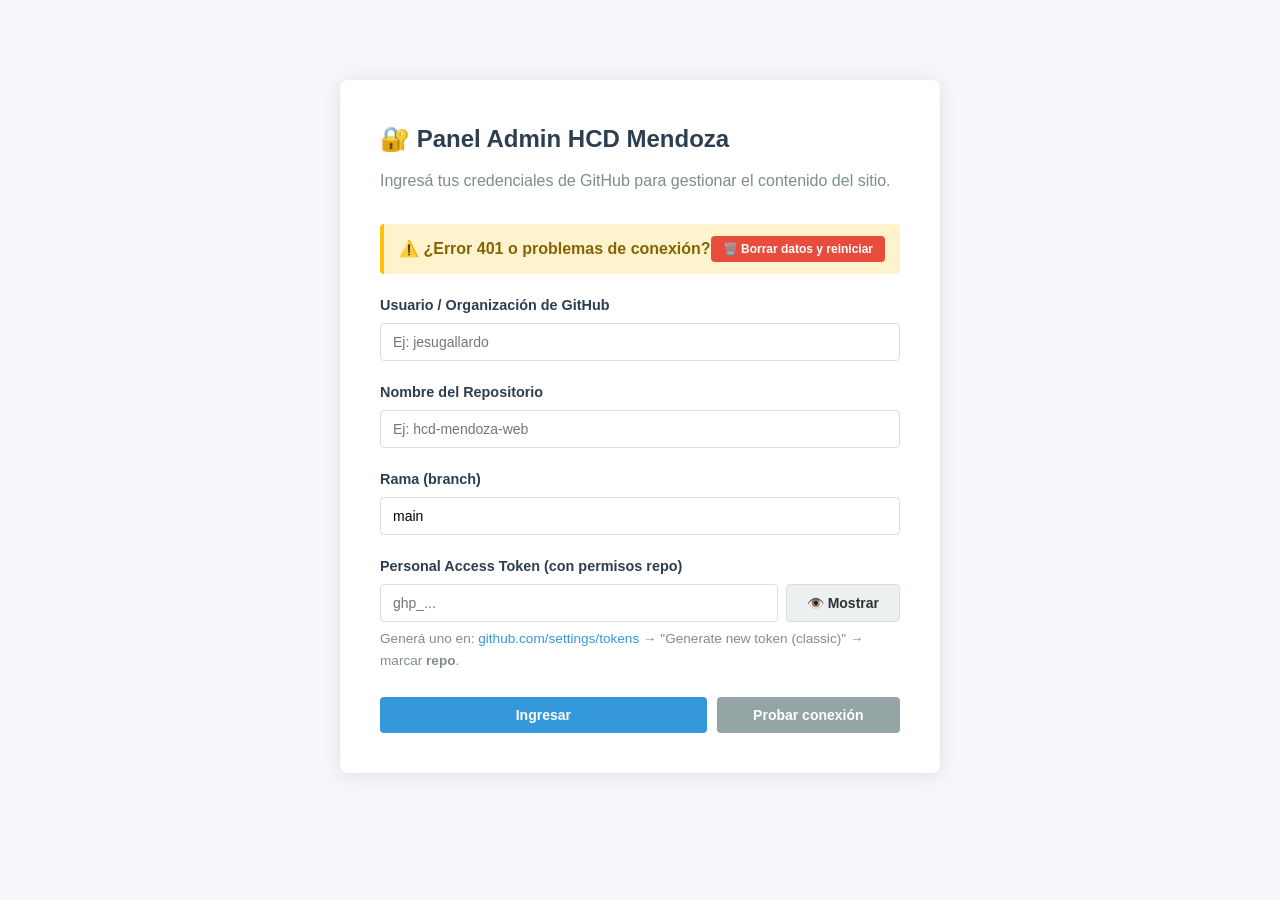
==== admin.html @ 24851e84 "menu de inicio de sesion arreglado" ====
<!DOCTYPE html>
<html lang="es">
<head>
  <meta charset="UTF-8">
  <meta name="viewport" content="width=device-width, initial-scale=1.0">
  <title>Panel Admin - HCD Mendoza</title>
  <style>
    * { box-sizing: border-box; margin: 0; padding: 0; }
    body { font-family: -apple-system, BlinkMacSystemFont, 'Segoe UI', Roboto, sans-serif; background: #f5f7fa; color: #333; line-height: 1.6; }
    .container { max-width: 1000px; margin: 0 auto; padding: 20px; }
    
    /* Login Screen */
    #loginScreen { max-width: 600px; margin: 60px auto; background: white; padding: 40px; border-radius: 8px; box-shadow: 0 2px 20px rgba(0,0,0,0.1); }
    #loginScreen h2 { margin-bottom: 10px; color: #2c3e50; }
    #loginScreen > p { color: #7f8c8d; margin-bottom: 30px; }
    .form-group { margin-bottom: 20px; }
    .form-group label { display: block; margin-bottom: 6px; font-weight: 600; color: #2c3e50; font-size: 0.9em; }
    .form-group input { width: 100%; padding: 10px 12px; border: 1px solid #ddd; border-radius: 4px; font-size: 14px; }
    .form-group input:focus { outline: none; border-color: #3498db; box-shadow: 0 0 0 3px rgba(52,152,219,0.1); }
    .token-wrapper { display: flex; gap: 8px; }
    .token-wrapper input { flex: 1; }
    .help-text { font-size: 0.85em; color: #7f8c8d; margin-top: 6px; }
    .help-text a { color: #3498db; text-decoration: none; }
    .help-text a:hover { text-decoration: underline; }
    
    /* Buttons */
    .btn { padding: 10px 20px; border: none; border-radius: 4px; cursor: pointer; font-size: 14px; font-weight: 600; transition: all 0.2s; }
    .btn-primary { background: #3498db; color: white; }
    .btn-primary:hover { background: #2980b9; }
    .btn-secondary { background: #95a5a6; color: white; }
    .btn-secondary:hover { background: #7f8c8d; }
    .btn-danger { background: #e74c3c; color: white; }
    .btn-danger:hover { background: #c0392b; }
    .btn-success { background: #2ecc71; color: white; }
    .btn-success:hover { background: #27ae60; }
    .btn-toggle { background: #ecf0f1; color: #333; border: 1px solid #ddd; }
    .btn-toggle:hover { background: #dfe6e9; }
    .btn-small { padding: 6px 12px; font-size: 12px; }
    
    /* Admin Panel */
    #adminPanel { display: none; }
    .panel-header { background: white; padding: 20px 30px; border-radius: 8px; margin-bottom: 20px; box-shadow: 0 2px 10px rgba(0,0,0,0.05); display: flex; justify-content: space-between; align-items: center; }
    .panel-header h2 { color: #2c3e50; }
    .repo-info { color: #7f8c8d; font-size: 0.9em; }
    
    /* Tabs */
    .tabs { display: flex; gap: 5px; margin-bottom: 20px; background: white; padding: 5px; border-radius: 8px; box-shadow: 0 2px 10px rgba(0,0,0,0.05); }
    .tab { flex: 1; padding: 12px 15px; border: none; background: none; cursor: pointer; color: #7f8c8d; font-weight: 600; border-radius: 6px; transition: all 0.2s; }
    .tab:hover { background: #f8f9fa; }
    .tab.active { background: #3498db; color: white; }
    
    /* Panel Sections */
    .panel-section { display: none; background: white; padding: 30px; border-radius: 8px; box-shadow: 0 2px 10px rgba(0,0,0,0.05); }
    .panel-section.active { display: block; }
    .panel-section h3 { margin-bottom: 20px; color: #2c3e50; padding-bottom: 10px; border-bottom: 2px solid #ecf0f1; }
    
    /* Forms */
    .form-row { display: grid; grid-template-columns: 1fr 1fr; gap: 15px; }
    .form-group textarea { width: 100%; padding: 10px 12px; border: 1px solid #ddd; border-radius: 4px; font-size: 14px; font-family: inherit; resize: vertical; min-height: 100px; }
    .form-actions { display: flex; gap: 10px; margin-top: 20px; }
    
    /* Image Preview */
    .image-preview { width: 100px; height: 100px; border-radius: 4px; object-fit: cover; margin-top: 10px; border: 2px solid #ecf0f1; display: none; }
    
    /* Item List */
    .item-list { margin-top: 30px; }
    .item-card { display: flex; align-items: center; gap: 15px; padding: 15px; background: #f8f9fa; border-radius: 6px; margin-bottom: 10px; border: 1px solid #e9ecef; }
    .item-card img { width: 60px; height: 60px; border-radius: 4px; object-fit: cover; }
    .item-info { flex: 1; }
    .item-info h4 { color: #2c3e50; margin-bottom: 4px; }
    .item-info small { color: #7f8c8d; font-size: 0.85em; }
    .item-actions { display: flex; gap: 8px; }
    
    /* Status Bar */
    .status-bar { position: fixed; bottom: 20px; right: 20px; padding: 12px 20px; border-radius: 6px; color: white; font-weight: 600; box-shadow: 0 4px 12px rgba(0,0,0,0.15); transform: translateY(100px); opacity: 0; transition: all 0.3s; z-index: 1000; }
    .status-bar.show { transform: translateY(0); opacity: 1; }
    .status-bar.success { background: #2ecc71; }
    .status-bar.error { background: #e74c3c; }
    .status-bar.info { background: #3498db; }
    
    /* Alert Box */
    .alert-box { background: #fff3cd; border-left: 4px solid #ffc107; padding: 12px 15px; margin-bottom: 20px; border-radius: 4px; display: flex; justify-content: space-between; align-items: center; }
    .alert-box strong { color: #856404; }
    
    @media (max-width: 768px) {
      .form-row { grid-template-columns: 1fr; }
      .tabs { flex-direction: column; }
      .item-card { flex-direction: column; align-items: flex-start; }
    }
  </style>
</head>
<body>

<div class="container">
  <!-- LOGIN SCREEN -->
  <div id="loginScreen">
    <h2>🔐 Panel Admin HCD Mendoza</h2>
    <p>Ingresá tus credenciales de GitHub para gestionar el contenido del sitio.</p>
    
    <div class="alert-box">
      <strong>⚠️ ¿Error 401 o problemas de conexión?</strong>
      <button type="button" class="btn btn-danger btn-small" onclick="limpiarDatosGuardados()">🗑️ Borrar datos y reiniciar</button>
    </div>

    <div class="form-group">
      <label>Usuario / Organización de GitHub</label>
      <input type="text" id="ghOwner" placeholder="Ej: jesugallardo">
    </div>
    <div class="form-group">
      <label>Nombre del Repositorio</label>
      <input type="text" id="ghRepo" placeholder="Ej: hcd-mendoza-web">
    </div>
    <div class="form-group">
      <label>Rama (branch)</label>
      <input type="text" id="ghBranch" placeholder="Ej: main" value="main">
    </div>
    <div class="form-group">
      <label>Personal Access Token (con permisos repo)</label>
      <div class="token-wrapper">
        <input type="password" id="ghToken" placeholder="ghp_...">
        <button type="button" class="btn btn-toggle" onclick="toggleTokenVisibility()" title="Ver token">👁️ Mostrar</button>
      </div>
      <p class="help-text">Generá uno en: <a href="https://github.com/settings/tokens" target="_blank">github.com/settings/tokens</a> → "Generate new token (classic)" → marcar <strong>repo</strong>.</p>
    </div>
    
    <div style="display: flex; gap: 10px; margin-top: 25px;">
      <button class="btn btn-primary" onclick="doLogin()" style="flex: 2;">Ingresar</button>
      <button class="btn btn-secondary" onclick="testConnection()" style="flex: 1;">Probar conexión</button>
    </div>
  </div>

  <!-- ADMIN PANEL -->
  <div id="adminPanel">
    <div class="panel-header">
      <div>
        <h2>📋 Panel de Administración</h2>
        <div class="repo-info" id="repoInfo">Cargando...</div>
      </div>
      <button class="btn btn-danger" onclick="logout()">Cerrar sesión</button>
    </div>

    <div class="tabs">
      <button class="tab active" data-tab="concejales" onclick="switchTab('concejales')">👥 Concejales</button>
      <button class="tab" data-tab="banners" onclick="switchTab('banners')">🖼️ Banners (Hero)</button>
      <button class="tab" data-tab="noticias" onclick="switchTab('noticias')">📰 Noticias</button>
      <button class="tab" data-tab="bloques" onclick="switchTab('bloques')">🏛️ Bloques</button>
    </div>

    <!-- CONCEJALES -->
    <div id="sec-concejales" class="panel-section active">
      <h3>Gestión de Concejales</h3>
      <input type="hidden" id="cc-edit-index" value="-1">
      
      <div class="form-group">
        <label>Nombre completo *</label>
        <input type="text" id="cc-nombre" placeholder="Ej: Marcelo Rubio">
      </div>
      <div class="form-row">
        <div class="form-group">
          <label>Bloque político *</label>
          <input type="text" id="cc-bloque" placeholder="Ej: Frente Cambia Mendoza">
        </div>
        <div class="form-group">
          <label>Mandato hasta</label>
          <input type="text" id="cc-mandato" placeholder="Ej: 2027">
        </div>
      </div>
      <div class="form-group">
        <label>Cargo especial (opcional)</label>
        <input type="text" id="cc-cargo" placeholder="Ej: Presidente del HCD">
      </div>
      <div class="form-group">
        <label>Foto del concejal (JPG/PNG)</label>
        <input type="file" id="cc-foto" accept="image/*">
        <img id="cc-foto-preview" class="image-preview" alt="Preview">
      </div>
      
      <div class="form-actions">
        <button class="btn btn-primary" onclick="saveConcejal()">💾 Guardar concejal</button>
        <button class="btn btn-secondary" onclick="resetConcejalForm()">Cancelar</button>
      </div>

      <div id="listaConcejales" class="item-list"></div>
    </div>

    <!-- BANNERS -->
    <div id="sec-banners" class="panel-section">
      <h3>Banners del Slider Principal</h3>
      <input type="hidden" id="bn-edit-index" value="-1">
      
      <div class="form-group">
        <label>Título del banner *</label>
        <input type="text" id="bn-titulo" placeholder="Ej: Gestión Legislativa Abierta">
      </div>
      <div class="form-group">
        <label>Subtítulo / Descripción</label>
        <input type="text" id="bn-subtitulo" placeholder="Ej: Accedé a toda la información pública...">
      </div>
      <div class="form-group">
        <label>Imagen de fondo (recomendado 1920x550)</label>
        <input type="file" id="bn-imagen" accept="image/*">
        <img id="bn-imagen-preview" class="image-preview" alt="Preview" style="width: 200px; height: 80px;">
      </div>
      
      <div class="form-actions">
        <button class="btn btn-primary" onclick="saveBanner()">💾 Guardar banner</button>
        <button class="btn btn-secondary" onclick="resetBannerForm()">Cancelar</button>
      </div>

      <div id="listaBanners" class="item-list"></div>
    </div>

    <!-- NOTICIAS -->
    <div id="sec-noticias" class="panel-section">
      <h3>Gestión de Noticias</h3>
      <input type="hidden" id="nt-edit-index" value="-1">
      
      <div class="form-row">
        <div class="form-group">
          <label>Título *</label>
          <input type="text" id="nt-titulo" placeholder="Ej: Nueva sesión ordinaria">
        </div>
        <div class="form-group">
          <label>Fecha *</label>
          <input type="date" id="nt-fecha">
        </div>
      </div>
      <div class="form-group">
        <label>Resumen (corto) *</label>
        <input type="text" id="nt-resumen" placeholder="Breve descripción de la noticia">
      </div>
      <div class="form-group">
        <label>Contenido completo *</label>
        <textarea id="nt-contenido" rows="5" placeholder="Contenido completo de la noticia..."></textarea>
      </div>
      <div class="form-group">
        <label>Imagen destacada (opcional)</label>
        <input type="file" id="nt-imagen" accept="image/*">
        <img id="nt-imagen-preview" class="image-preview" alt="Preview">
      </div>
      <div class="form-group">
        <label>Enlace externo (opcional)</label>
        <input type="url" id="nt-link" placeholder="https://... (si redirige a otro portal)">
      </div>
      
      <div class="form-actions">
        <button class="btn btn-primary" onclick="saveNoticia()">💾 Guardar noticia</button>
        <button class="btn btn-secondary" onclick="resetNoticiaForm()">Cancelar</button>
      </div>

      <div id="listaNoticias" class="item-list"></div>
    </div>

    <!-- BLOQUES -->
    <div id="sec-bloques" class="panel-section">
      <h3>Bloques Políticos</h3>
      <input type="hidden" id="bl-edit-index" value="-1">
      
      <div class="form-group">
        <label>Nombre del bloque *</label>
        <input type="text" id="bl-nombre" placeholder="Ej: Frente Cambia Mendoza">
      </div>
      <div class="form-group">
        <label>Presidente del bloque</label>
        <input type="text" id="bl-presidente" placeholder="Ej: Cecilia Rodríguez">
      </div>
      <div class="form-group">
        <label>Integrantes (uno por línea)</label>
        <textarea id="bl-integrantes" rows="5" placeholder="Maximiliano Garrido&#10;L. Villarreal Occhionero&#10;Carla Ernani"></textarea>
      </div>
      
      <div class="form-actions">
        <button class="btn btn-primary" onclick="saveBloque()">💾 Guardar bloque</button>
        <button class="btn btn-secondary" onclick="resetBloqueForm()">Cancelar</button>
      </div>

      <div id="listaBloques" class="item-list"></div>
    </div>
  </div>
</div>

<!-- STATUS BAR -->
<div id="statusBar" class="status-bar"></div>

<!-- SCRIPTS -->
<script src="js/github-api.js"></script>
<script src="js/admin-app.js"></script>
<script>
// Funciones adicionales para el UI
function toggleTokenVisibility() {
  const input = document.getElementById('ghToken');
  const btn = document.querySelector('.btn-toggle');
  if (input.type === 'password') {
    input.type = 'text';
    btn.textContent = '🙈 Ocultar';
  } else {
    input.type = 'password';
    btn.textContent = '👁️ Mostrar';
  }
}

function limpiarDatosGuardados() {
  localStorage.removeItem('hcd_github_config');
  localStorage.removeItem('hcd_admin_logged_in');
  localStorage.removeItem('gh_admin_config');
  document.getElementById('ghOwner').value = '';
  document.getElementById('ghRepo').value = '';
  document.getElementById('ghBranch').value = 'main';
  document.getElementById('ghToken').value = '';
  alert('✅ Datos borrados. Ahora podés ingresar los datos correctos desde cero.');
}

function switchTab(tabName) {
  document.querySelectorAll('.tab').forEach(t => t.classList.remove('active'));
  document.querySelectorAll('.panel-section').forEach(s => s.classList.remove('active'));
  
  document.querySelector(`[data-tab="${tabName}"]`).classList.add('active');
  document.getElementById(`sec-${tabName}`).classList.add('active');
}
</script>

</body>
</html>
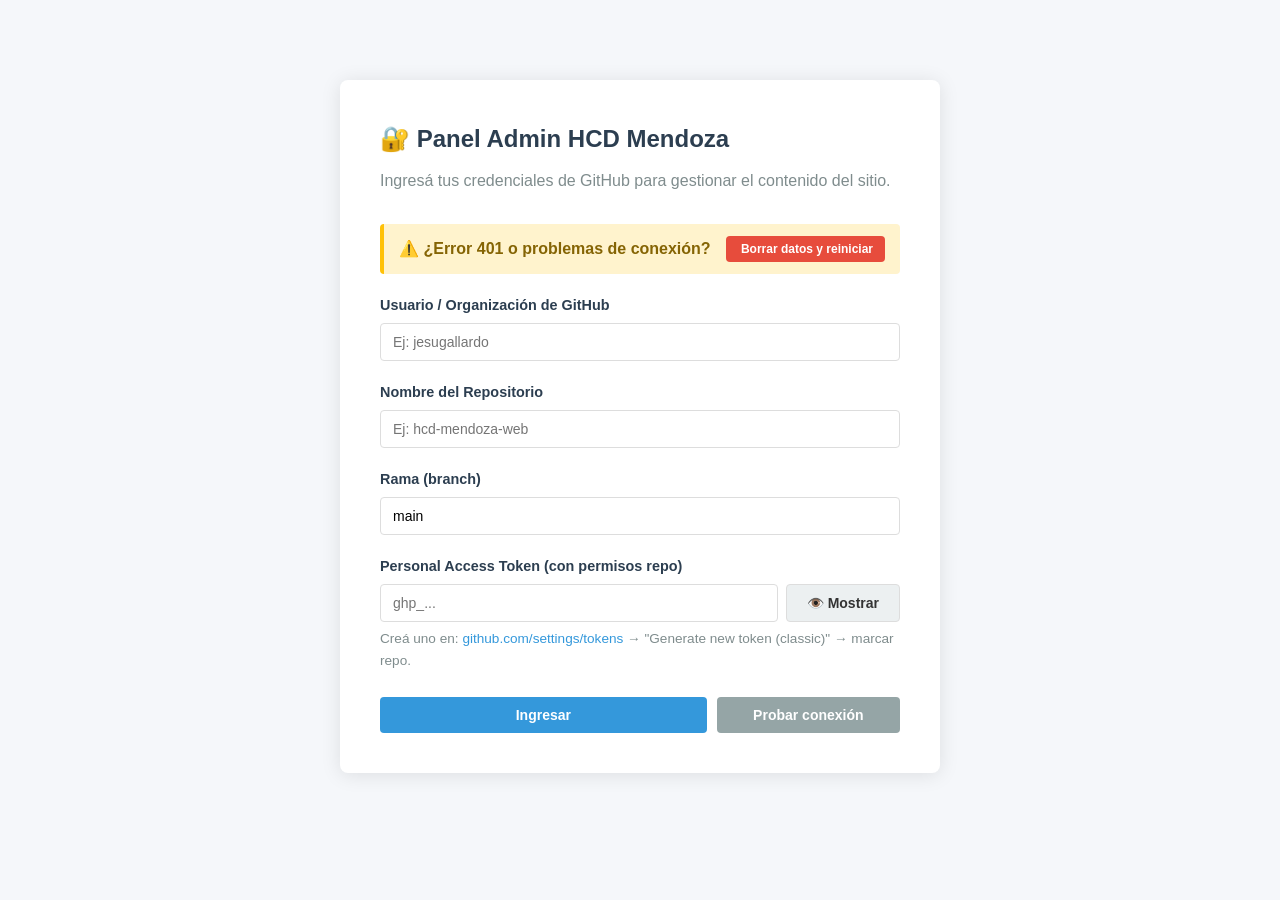
==== commit 5eb19b91: "arreglue y cambie muchas cosas (No tocar mas)" ====
--- a/admin.html
+++ b/admin.html
@@ -9,21 +9,19 @@
     body { font-family: -apple-system, BlinkMacSystemFont, 'Segoe UI', Roboto, sans-serif; background: #f5f7fa; color: #333; line-height: 1.6; }
     .container { max-width: 1000px; margin: 0 auto; padding: 20px; }
     
-    /* Login Screen */
     #loginScreen { max-width: 600px; margin: 60px auto; background: white; padding: 40px; border-radius: 8px; box-shadow: 0 2px 20px rgba(0,0,0,0.1); }
     #loginScreen h2 { margin-bottom: 10px; color: #2c3e50; }
     #loginScreen > p { color: #7f8c8d; margin-bottom: 30px; }
     .form-group { margin-bottom: 20px; }
     .form-group label { display: block; margin-bottom: 6px; font-weight: 600; color: #2c3e50; font-size: 0.9em; }
-    .form-group input { width: 100%; padding: 10px 12px; border: 1px solid #ddd; border-radius: 4px; font-size: 14px; }
-    .form-group input:focus { outline: none; border-color: #3498db; box-shadow: 0 0 0 3px rgba(52,152,219,0.1); }
+    .form-group input, .form-group select, .form-group textarea { width: 100%; padding: 10px 12px; border: 1px solid #ddd; border-radius: 4px; font-size: 14px; background: white; }
+    .form-group input:focus, .form-group select:focus, .form-group textarea:focus { outline: none; border-color: #3498db; box-shadow: 0 0 0 3px rgba(52,152,219,0.1); }
     .token-wrapper { display: flex; gap: 8px; }
     .token-wrapper input { flex: 1; }
     .help-text { font-size: 0.85em; color: #7f8c8d; margin-top: 6px; }
     .help-text a { color: #3498db; text-decoration: none; }
     .help-text a:hover { text-decoration: underline; }
     
-    /* Buttons */
     .btn { padding: 10px 20px; border: none; border-radius: 4px; cursor: pointer; font-size: 14px; font-weight: 600; transition: all 0.2s; }
     .btn-primary { background: #3498db; color: white; }
     .btn-primary:hover { background: #2980b9; }
@@ -31,38 +29,30 @@
     .btn-secondary:hover { background: #7f8c8d; }
     .btn-danger { background: #e74c3c; color: white; }
     .btn-danger:hover { background: #c0392b; }
-    .btn-success { background: #2ecc71; color: white; }
-    .btn-success:hover { background: #27ae60; }
     .btn-toggle { background: #ecf0f1; color: #333; border: 1px solid #ddd; }
     .btn-toggle:hover { background: #dfe6e9; }
     .btn-small { padding: 6px 12px; font-size: 12px; }
     
-    /* Admin Panel */
     #adminPanel { display: none; }
     .panel-header { background: white; padding: 20px 30px; border-radius: 8px; margin-bottom: 20px; box-shadow: 0 2px 10px rgba(0,0,0,0.05); display: flex; justify-content: space-between; align-items: center; }
     .panel-header h2 { color: #2c3e50; }
     .repo-info { color: #7f8c8d; font-size: 0.9em; }
     
-    /* Tabs */
     .tabs { display: flex; gap: 5px; margin-bottom: 20px; background: white; padding: 5px; border-radius: 8px; box-shadow: 0 2px 10px rgba(0,0,0,0.05); }
     .tab { flex: 1; padding: 12px 15px; border: none; background: none; cursor: pointer; color: #7f8c8d; font-weight: 600; border-radius: 6px; transition: all 0.2s; }
     .tab:hover { background: #f8f9fa; }
     .tab.active { background: #3498db; color: white; }
     
-    /* Panel Sections */
     .panel-section { display: none; background: white; padding: 30px; border-radius: 8px; box-shadow: 0 2px 10px rgba(0,0,0,0.05); }
     .panel-section.active { display: block; }
     .panel-section h3 { margin-bottom: 20px; color: #2c3e50; padding-bottom: 10px; border-bottom: 2px solid #ecf0f1; }
     
-    /* Forms */
     .form-row { display: grid; grid-template-columns: 1fr 1fr; gap: 15px; }
     .form-group textarea { width: 100%; padding: 10px 12px; border: 1px solid #ddd; border-radius: 4px; font-size: 14px; font-family: inherit; resize: vertical; min-height: 100px; }
     .form-actions { display: flex; gap: 10px; margin-top: 20px; }
     
-    /* Image Preview */
     .image-preview { width: 100px; height: 100px; border-radius: 4px; object-fit: cover; margin-top: 10px; border: 2px solid #ecf0f1; display: none; }
     
-    /* Item List */
     .item-list { margin-top: 30px; }
     .item-card { display: flex; align-items: center; gap: 15px; padding: 15px; background: #f8f9fa; border-radius: 6px; margin-bottom: 10px; border: 1px solid #e9ecef; }
     .item-card img { width: 60px; height: 60px; border-radius: 4px; object-fit: cover; }
@@ -71,14 +61,12 @@
     .item-info small { color: #7f8c8d; font-size: 0.85em; }
     .item-actions { display: flex; gap: 8px; }
     
-    /* Status Bar */
     .status-bar { position: fixed; bottom: 20px; right: 20px; padding: 12px 20px; border-radius: 6px; color: white; font-weight: 600; box-shadow: 0 4px 12px rgba(0,0,0,0.15); transform: translateY(100px); opacity: 0; transition: all 0.3s; z-index: 1000; }
     .status-bar.show { transform: translateY(0); opacity: 1; }
     .status-bar.success { background: #2ecc71; }
     .status-bar.error { background: #e74c3c; }
     .status-bar.info { background: #3498db; }
     
-    /* Alert Box */
     .alert-box { background: #fff3cd; border-left: 4px solid #ffc107; padding: 12px 15px; margin-bottom: 20px; border-radius: 4px; display: flex; justify-content: space-between; align-items: center; }
     .alert-box strong { color: #856404; }
     
@@ -99,7 +87,7 @@
     
     <div class="alert-box">
       <strong>⚠️ ¿Error 401 o problemas de conexión?</strong>
-      <button type="button" class="btn btn-danger btn-small" onclick="limpiarDatosGuardados()">🗑️ Borrar datos y reiniciar</button>
+      <button type="button" class="btn btn-danger btn-small" onclick="limpiarDatosGuardados()">️ Borrar datos y reiniciar</button>
     </div>
 
     <div class="form-group">
@@ -120,7 +108,7 @@
         <input type="password" id="ghToken" placeholder="ghp_...">
         <button type="button" class="btn btn-toggle" onclick="toggleTokenVisibility()" title="Ver token">👁️ Mostrar</button>
       </div>
-      <p class="help-text">Generá uno en: <a href="https://github.com/settings/tokens" target="_blank">github.com/settings/tokens</a> → "Generate new token (classic)" → marcar <strong>repo</strong>.</p>
+      <p class="help-text">Creá uno en: <a href="https://github.com/settings/tokens" target="_blank">github.com/settings/tokens</a> → "Generate new token (classic)" → marcar repo.</p>
     </div>
     
     <div style="display: flex; gap: 10px; margin-top: 25px;">
@@ -133,7 +121,7 @@
   <div id="adminPanel">
     <div class="panel-header">
       <div>
-        <h2>📋 Panel de Administración</h2>
+        <h2> Panel de Administración</h2>
         <div class="repo-info" id="repoInfo">Cargando...</div>
       </div>
       <button class="btn btn-danger" onclick="logout()">Cerrar sesión</button>
@@ -142,8 +130,8 @@
     <div class="tabs">
       <button class="tab active" data-tab="concejales" onclick="switchTab('concejales')">👥 Concejales</button>
       <button class="tab" data-tab="banners" onclick="switchTab('banners')">🖼️ Banners (Hero)</button>
-      <button class="tab" data-tab="noticias" onclick="switchTab('noticias')">📰 Noticias</button>
-      <button class="tab" data-tab="bloques" onclick="switchTab('bloques')">🏛️ Bloques</button>
+      <button class="tab" data-tab="noticias" onclick="switchTab('noticias')"> Noticias</button>
+      <button class="tab" data-tab="temas" onclick="switchTab('temas')">📋 Temas de Sesión</button>
     </div>
 
     <!-- CONCEJALES -->
@@ -158,7 +146,14 @@
       <div class="form-row">
         <div class="form-group">
           <label>Bloque político *</label>
-          <input type="text" id="cc-bloque" placeholder="Ej: Frente Cambia Mendoza">
+          <select id="cc-bloque" required>
+            <option value="" disabled selected>Seleccioná un bloque...</option>
+            <option value="La Libertad Avanza + Frente Cambia Mendoza">La Libertad Avanza + Frente Cambia Mendoza</option>
+            <option value="Frente Cambia Mendoza">Frente Cambia Mendoza</option>
+            <option value="Fuerza Justicialista Mendoza">Fuerza Justicialista Mendoza</option>
+            <option value="Partido Verde">Partido Verde</option>
+            <option value="Coalición Cívica + ARI">Coalición Cívica + ARI</option>
+          </select>
         </div>
         <div class="form-group">
           <label>Mandato hasta</label>
@@ -239,42 +234,59 @@
         <img id="nt-imagen-preview" class="image-preview" alt="Preview">
       </div>
       <div class="form-group">
-        <label>Enlace externo (opcional)</label>
-        <input type="url" id="nt-link" placeholder="https://... (si redirige a otro portal)">
+        <label>Enlace externo (opcional, si la noticia redirige a otro portal)</label>
+        <input type="url" id="nt-link" placeholder="https://...">
       </div>
       
       <div class="form-actions">
-        <button class="btn btn-primary" onclick="saveNoticia()">💾 Guardar noticia</button>
+        <button class="btn btn-primary" onclick="saveNoticia()"> Guardar noticia</button>
         <button class="btn btn-secondary" onclick="resetNoticiaForm()">Cancelar</button>
       </div>
 
       <div id="listaNoticias" class="item-list"></div>
     </div>
 
-    <!-- BLOQUES -->
-    <div id="sec-bloques" class="panel-section">
-      <h3>Bloques Políticos</h3>
-      <input type="hidden" id="bl-edit-index" value="-1">
-      
-      <div class="form-group">
-        <label>Nombre del bloque *</label>
-        <input type="text" id="bl-nombre" placeholder="Ej: Frente Cambia Mendoza">
-      </div>
-      <div class="form-group">
-        <label>Presidente del bloque</label>
-        <input type="text" id="bl-presidente" placeholder="Ej: Cecilia Rodríguez">
-      </div>
-      <div class="form-group">
-        <label>Integrantes (uno por línea)</label>
-        <textarea id="bl-integrantes" rows="5" placeholder="Maximiliano Garrido&#10;L. Villarreal Occhionero&#10;Carla Ernani"></textarea>
+    <!-- TEMAS DE SESIÓN -->
+    <div id="sec-temas" class="panel-section">
+      <h3>Temas a Tratar en la Próxima Sesión</h3>
+      <input type="hidden" id="tm-edit-index" value="-1">
+      
+      <div class="form-group">
+        <label>Título del tema *</label>
+        <input type="text" id="tm-titulo" placeholder="Ej: Ordenanza de Zonificación Comercial">
+      </div>
+      <div class="form-group">
+        <label>Descripción / Expediente</label>
+        <textarea id="tm-descripcion" rows="3" placeholder="Ej: Expediente 5432-E-2026 - Modificación del Código de Urbanismo..."></textarea>
+      </div>
+      <div class="form-row">
+        <div class="form-group">
+          <label>Tipo de proyecto</label>
+          <select id="tm-tipo">
+            <option value="Ordenanza">Ordenanza</option>
+            <option value="Decreto">Decreto</option>
+            <option value="Resolución">Resolución</option>
+            <option value="Comunicación">Comunicación</option>
+            <option value="Nota">Nota</option>
+          </select>
+        </div>
+        <div class="form-group">
+          <label>Estado</label>
+          <select id="tm-estado">
+            <option value="A tratar">A tratar</option>
+            <option value="Aprobado">Aprobado</option>
+            <option value="Rechazado">Rechazado</option>
+            <option value="En comisión">En comisión</option>
+          </select>
+        </div>
       </div>
       
       <div class="form-actions">
-        <button class="btn btn-primary" onclick="saveBloque()">💾 Guardar bloque</button>
-        <button class="btn btn-secondary" onclick="resetBloqueForm()">Cancelar</button>
-      </div>
-
-      <div id="listaBloques" class="item-list"></div>
+        <button class="btn btn-primary" onclick="saveTema()">💾 Guardar tema</button>
+        <button class="btn btn-secondary" onclick="resetTemaForm()">Cancelar</button>
+      </div>
+
+      <div id="listaTemas" class="item-list"></div>
     </div>
   </div>
 </div>
@@ -286,7 +298,6 @@
 <script src="js/github-api.js"></script>
 <script src="js/admin-app.js"></script>
 <script>
-// Funciones adicionales para el UI
 function toggleTokenVisibility() {
   const input = document.getElementById('ghToken');
   const btn = document.querySelector('.btn-toggle');
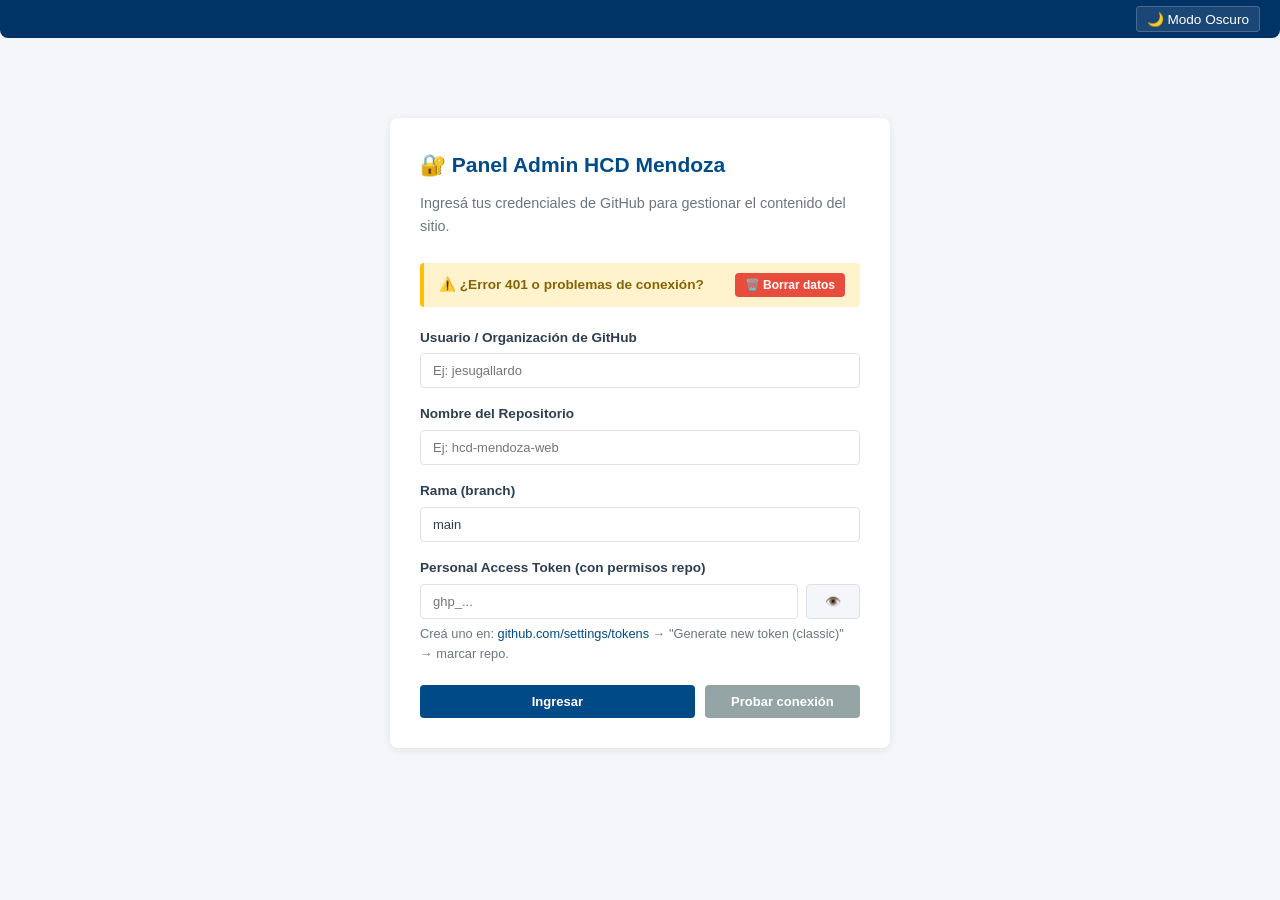
==== commit ca34f33f: "muchos cambios" ====
--- a/admin.html
+++ b/admin.html
@@ -1,74 +1,100 @@
 <!DOCTYPE html>
-<html lang="es">
+<html lang="es" data-theme="light">
 <head>
   <meta charset="UTF-8">
   <meta name="viewport" content="width=device-width, initial-scale=1.0">
   <title>Panel Admin - HCD Mendoza</title>
   <style>
+    :root {
+      --primary: #004b87;
+      --primary-dark: #003366;
+      --accent: #e67e22;
+      --bg: #f4f6f9;
+      --card-bg: #ffffff;
+      --text: #2c3e50;
+      --text-light: #6c757d;
+      --border: #dee2e6;
+      --shadow: 0 2px 8px rgba(0,0,0,0.08);
+    }
+    [data-theme="dark"] {
+      --primary: #003366;
+      --primary-dark: #001f3f;
+      --accent: #d35400;
+      --bg: #121212;
+      --card-bg: #1e1e1e;
+      --text: #e0e0e0;
+      --text-light: #a0a0a0;
+      --border: #333333;
+      --shadow: 0 2px 8px rgba(0,0,0,0.3);
+    }
     * { box-sizing: border-box; margin: 0; padding: 0; }
-    body { font-family: -apple-system, BlinkMacSystemFont, 'Segoe UI', Roboto, sans-serif; background: #f5f7fa; color: #333; line-height: 1.6; }
+    body { font-family: -apple-system, BlinkMacSystemFont, 'Segoe UI', Roboto, sans-serif; background: var(--bg); color: var(--text); line-height: 1.6; font-size: 14px; transition: background 0.3s, color 0.3s; }
     .container { max-width: 1000px; margin: 0 auto; padding: 20px; }
     
-    #loginScreen { max-width: 600px; margin: 60px auto; background: white; padding: 40px; border-radius: 8px; box-shadow: 0 2px 20px rgba(0,0,0,0.1); }
-    #loginScreen h2 { margin-bottom: 10px; color: #2c3e50; }
-    #loginScreen > p { color: #7f8c8d; margin-bottom: 30px; }
-    .form-group { margin-bottom: 20px; }
-    .form-group label { display: block; margin-bottom: 6px; font-weight: 600; color: #2c3e50; font-size: 0.9em; }
-    .form-group input, .form-group select, .form-group textarea { width: 100%; padding: 10px 12px; border: 1px solid #ddd; border-radius: 4px; font-size: 14px; background: white; }
-    .form-group input:focus, .form-group select:focus, .form-group textarea:focus { outline: none; border-color: #3498db; box-shadow: 0 0 0 3px rgba(52,152,219,0.1); }
+    .accessibility-bar { background: var(--primary-dark); color: white; padding: 6px 20px; text-align: right; margin-bottom: 20px; border-radius: 0 0 8px 8px; }
+    .accessibility-bar button { background: rgba(255,255,255,0.1); border: 1px solid rgba(255,255,255,0.2); color: white; padding: 4px 10px; border-radius: 4px; cursor: pointer; font-size: 0.85rem; margin-left: 10px; }
+    .accessibility-bar button:hover { background: rgba(255,255,255,0.2); }
+
+    #loginScreen { max-width: 500px; margin: 40px auto; background: var(--card-bg); padding: 30px; border-radius: 8px; box-shadow: var(--shadow); }
+    #loginScreen h2 { margin-bottom: 10px; color: var(--primary); }
+    #loginScreen > p { color: var(--text-light); margin-bottom: 25px; font-size: 0.9rem; }
+    .form-group { margin-bottom: 15px; }
+    .form-group label { display: block; margin-bottom: 5px; font-weight: 600; color: var(--text); font-size: 0.85rem; }
+    .form-group input, .form-group select, .form-group textarea { width: 100%; padding: 9px 12px; border: 1px solid var(--border); border-radius: 4px; font-size: 13px; background: var(--card-bg); color: var(--text); }
+    .form-group input:focus, .form-group select:focus, .form-group textarea:focus { outline: none; border-color: var(--primary); box-shadow: 0 0 0 2px rgba(0,75,135,0.1); }
     .token-wrapper { display: flex; gap: 8px; }
     .token-wrapper input { flex: 1; }
-    .help-text { font-size: 0.85em; color: #7f8c8d; margin-top: 6px; }
-    .help-text a { color: #3498db; text-decoration: none; }
-    .help-text a:hover { text-decoration: underline; }
-    
-    .btn { padding: 10px 20px; border: none; border-radius: 4px; cursor: pointer; font-size: 14px; font-weight: 600; transition: all 0.2s; }
-    .btn-primary { background: #3498db; color: white; }
-    .btn-primary:hover { background: #2980b9; }
+    .help-text { font-size: 0.8rem; color: var(--text-light); margin-top: 5px; }
+    .help-text a { color: var(--primary); text-decoration: none; }
+    
+    .btn { padding: 9px 18px; border: none; border-radius: 4px; cursor: pointer; font-size: 13px; font-weight: 600; transition: all 0.2s; }
+    .btn-primary { background: var(--primary); color: white; }
+    .btn-primary:hover { background: var(--primary-dark); }
     .btn-secondary { background: #95a5a6; color: white; }
     .btn-secondary:hover { background: #7f8c8d; }
     .btn-danger { background: #e74c3c; color: white; }
     .btn-danger:hover { background: #c0392b; }
-    .btn-toggle { background: #ecf0f1; color: #333; border: 1px solid #ddd; }
-    .btn-toggle:hover { background: #dfe6e9; }
-    .btn-small { padding: 6px 12px; font-size: 12px; }
+    .btn-toggle { background: var(--bg); color: var(--text); border: 1px solid var(--border); }
+    .btn-small { padding: 5px 10px; font-size: 12px; }
     
     #adminPanel { display: none; }
-    .panel-header { background: white; padding: 20px 30px; border-radius: 8px; margin-bottom: 20px; box-shadow: 0 2px 10px rgba(0,0,0,0.05); display: flex; justify-content: space-between; align-items: center; }
-    .panel-header h2 { color: #2c3e50; }
-    .repo-info { color: #7f8c8d; font-size: 0.9em; }
-    
-    .tabs { display: flex; gap: 5px; margin-bottom: 20px; background: white; padding: 5px; border-radius: 8px; box-shadow: 0 2px 10px rgba(0,0,0,0.05); }
-    .tab { flex: 1; padding: 12px 15px; border: none; background: none; cursor: pointer; color: #7f8c8d; font-weight: 600; border-radius: 6px; transition: all 0.2s; }
-    .tab:hover { background: #f8f9fa; }
-    .tab.active { background: #3498db; color: white; }
-    
-    .panel-section { display: none; background: white; padding: 30px; border-radius: 8px; box-shadow: 0 2px 10px rgba(0,0,0,0.05); }
+    .panel-header { background: var(--card-bg); padding: 20px; border-radius: 8px; margin-bottom: 20px; box-shadow: var(--shadow); display: flex; justify-content: space-between; align-items: center; }
+    .panel-header h2 { color: var(--primary); font-size: 1.2rem; }
+    .repo-info { color: var(--text-light); font-size: 0.85rem; }
+    
+    .tabs { display: flex; gap: 5px; margin-bottom: 20px; background: var(--card-bg); padding: 5px; border-radius: 8px; box-shadow: var(--shadow); }
+    .tab { flex: 1; padding: 10px; border: none; background: none; cursor: pointer; color: var(--text-light); font-weight: 600; border-radius: 6px; transition: all 0.2s; font-size: 0.9rem; }
+    .tab:hover { background: var(--bg); }
+    .tab.active { background: var(--primary); color: white; }
+    
+    .panel-section { display: none; background: var(--card-bg); padding: 25px; border-radius: 8px; box-shadow: var(--shadow); }
     .panel-section.active { display: block; }
-    .panel-section h3 { margin-bottom: 20px; color: #2c3e50; padding-bottom: 10px; border-bottom: 2px solid #ecf0f1; }
+    .panel-section h3 { margin-bottom: 20px; color: var(--primary); padding-bottom: 10px; border-bottom: 2px solid var(--border); font-size: 1.1rem; }
     
     .form-row { display: grid; grid-template-columns: 1fr 1fr; gap: 15px; }
-    .form-group textarea { width: 100%; padding: 10px 12px; border: 1px solid #ddd; border-radius: 4px; font-size: 14px; font-family: inherit; resize: vertical; min-height: 100px; }
+    .form-group textarea { width: 100%; padding: 9px 12px; border: 1px solid var(--border); border-radius: 4px; font-size: 13px; font-family: inherit; resize: vertical; min-height: 80px; background: var(--card-bg); color: var(--text); }
     .form-actions { display: flex; gap: 10px; margin-top: 20px; }
     
-    .image-preview { width: 100px; height: 100px; border-radius: 4px; object-fit: cover; margin-top: 10px; border: 2px solid #ecf0f1; display: none; }
-    
-    .item-list { margin-top: 30px; }
-    .item-card { display: flex; align-items: center; gap: 15px; padding: 15px; background: #f8f9fa; border-radius: 6px; margin-bottom: 10px; border: 1px solid #e9ecef; }
-    .item-card img { width: 60px; height: 60px; border-radius: 4px; object-fit: cover; }
+    .image-preview { width: 80px; height: 80px; border-radius: 4px; object-fit: cover; margin-top: 8px; border: 2px solid var(--border); display: none; }
+    
+    .item-list { margin-top: 25px; }
+    .item-card { display: flex; align-items: center; gap: 15px; padding: 12px; background: var(--bg); border-radius: 6px; margin-bottom: 10px; border: 1px solid var(--border); }
+    .item-card img { width: 50px; height: 50px; border-radius: 4px; object-fit: cover; }
     .item-info { flex: 1; }
-    .item-info h4 { color: #2c3e50; margin-bottom: 4px; }
-    .item-info small { color: #7f8c8d; font-size: 0.85em; }
-    .item-actions { display: flex; gap: 8px; }
-    
-    .status-bar { position: fixed; bottom: 20px; right: 20px; padding: 12px 20px; border-radius: 6px; color: white; font-weight: 600; box-shadow: 0 4px 12px rgba(0,0,0,0.15); transform: translateY(100px); opacity: 0; transition: all 0.3s; z-index: 1000; }
+    .item-info h4 { color: var(--text); margin-bottom: 3px; font-size: 0.95rem; }
+    .item-info small { color: var(--text-light); font-size: 0.8rem; }
+    .item-actions { display: flex; gap: 6px; }
+    
+    .status-bar { position: fixed; bottom: 20px; right: 20px; padding: 10px 18px; border-radius: 6px; color: white; font-weight: 600; font-size: 0.9rem; box-shadow: 0 4px 12px rgba(0,0,0,0.15); transform: translateY(100px); opacity: 0; transition: all 0.3s; z-index: 1000; }
     .status-bar.show { transform: translateY(0); opacity: 1; }
-    .status-bar.success { background: #2ecc71; }
+    .status-bar.success { background: #27ae60; }
     .status-bar.error { background: #e74c3c; }
-    .status-bar.info { background: #3498db; }
-    
-    .alert-box { background: #fff3cd; border-left: 4px solid #ffc107; padding: 12px 15px; margin-bottom: 20px; border-radius: 4px; display: flex; justify-content: space-between; align-items: center; }
+    .status-bar.info { background: var(--primary); }
+    
+    .alert-box { background: #fff3cd; border-left: 4px solid #ffc107; padding: 10px 15px; margin-bottom: 20px; border-radius: 4px; display: flex; justify-content: space-between; align-items: center; font-size: 0.85rem; }
     .alert-box strong { color: #856404; }
+    [data-theme="dark"] .alert-box { background: #3d3512; }
+    [data-theme="dark"] .alert-box strong { color: #ffd966; }
     
     @media (max-width: 768px) {
       .form-row { grid-template-columns: 1fr; }
@@ -79,15 +105,18 @@
 </head>
 <body>
 
+<div class="accessibility-bar">
+  <button onclick="toggleTheme()" id="themeBtn">🌙 Modo Oscuro</button>
+</div>
+
 <div class="container">
-  <!-- LOGIN SCREEN -->
   <div id="loginScreen">
     <h2>🔐 Panel Admin HCD Mendoza</h2>
     <p>Ingresá tus credenciales de GitHub para gestionar el contenido del sitio.</p>
     
     <div class="alert-box">
       <strong>⚠️ ¿Error 401 o problemas de conexión?</strong>
-      <button type="button" class="btn btn-danger btn-small" onclick="limpiarDatosGuardados()">️ Borrar datos y reiniciar</button>
+      <button type="button" class="btn btn-danger btn-small" onclick="limpiarDatosGuardados()">🗑️ Borrar datos</button>
     </div>
 
     <div class="form-group">
@@ -106,39 +135,37 @@
       <label>Personal Access Token (con permisos repo)</label>
       <div class="token-wrapper">
         <input type="password" id="ghToken" placeholder="ghp_...">
-        <button type="button" class="btn btn-toggle" onclick="toggleTokenVisibility()" title="Ver token">👁️ Mostrar</button>
+        <button type="button" class="btn btn-toggle" onclick="toggleTokenVisibility()" title="Ver token">👁️</button>
       </div>
       <p class="help-text">Creá uno en: <a href="https://github.com/settings/tokens" target="_blank">github.com/settings/tokens</a> → "Generate new token (classic)" → marcar repo.</p>
     </div>
     
-    <div style="display: flex; gap: 10px; margin-top: 25px;">
+    <div style="display: flex; gap: 10px; margin-top: 20px;">
       <button class="btn btn-primary" onclick="doLogin()" style="flex: 2;">Ingresar</button>
       <button class="btn btn-secondary" onclick="testConnection()" style="flex: 1;">Probar conexión</button>
     </div>
   </div>
 
-  <!-- ADMIN PANEL -->
   <div id="adminPanel">
     <div class="panel-header">
       <div>
-        <h2> Panel de Administración</h2>
+        <h2>📋 Panel de Administración</h2>
         <div class="repo-info" id="repoInfo">Cargando...</div>
       </div>
-      <button class="btn btn-danger" onclick="logout()">Cerrar sesión</button>
+      <button class="btn btn-danger btn-small" onclick="logout()">Cerrar sesión</button>
     </div>
 
     <div class="tabs">
       <button class="tab active" data-tab="concejales" onclick="switchTab('concejales')">👥 Concejales</button>
-      <button class="tab" data-tab="banners" onclick="switchTab('banners')">🖼️ Banners (Hero)</button>
-      <button class="tab" data-tab="noticias" onclick="switchTab('noticias')"> Noticias</button>
-      <button class="tab" data-tab="temas" onclick="switchTab('temas')">📋 Temas de Sesión</button>
+      <button class="tab" data-tab="banners" onclick="switchTab('banners')">🖼️ Banners</button>
+      <button class="tab" data-tab="noticias" onclick="switchTab('noticias')">📰 Noticias</button>
+      <button class="tab" data-tab="temas" onclick="switchTab('temas')">📋 Temas Sesión</button>
     </div>
 
     <!-- CONCEJALES -->
     <div id="sec-concejales" class="panel-section active">
       <h3>Gestión de Concejales</h3>
       <input type="hidden" id="cc-edit-index" value="-1">
-      
       <div class="form-group">
         <label>Nombre completo *</label>
         <input type="text" id="cc-nombre" placeholder="Ej: Marcelo Rubio">
@@ -169,12 +196,10 @@
         <input type="file" id="cc-foto" accept="image/*">
         <img id="cc-foto-preview" class="image-preview" alt="Preview">
       </div>
-      
       <div class="form-actions">
         <button class="btn btn-primary" onclick="saveConcejal()">💾 Guardar concejal</button>
         <button class="btn btn-secondary" onclick="resetConcejalForm()">Cancelar</button>
       </div>
-
       <div id="listaConcejales" class="item-list"></div>
     </div>
 
@@ -182,7 +207,6 @@
     <div id="sec-banners" class="panel-section">
       <h3>Banners del Slider Principal</h3>
       <input type="hidden" id="bn-edit-index" value="-1">
-      
       <div class="form-group">
         <label>Título del banner *</label>
         <input type="text" id="bn-titulo" placeholder="Ej: Gestión Legislativa Abierta">
@@ -194,14 +218,12 @@
       <div class="form-group">
         <label>Imagen de fondo (recomendado 1920x550)</label>
         <input type="file" id="bn-imagen" accept="image/*">
-        <img id="bn-imagen-preview" class="image-preview" alt="Preview" style="width: 200px; height: 80px;">
-      </div>
-      
+        <img id="bn-imagen-preview" class="image-preview" alt="Preview" style="width: 150px; height: 60px;">
+      </div>
       <div class="form-actions">
         <button class="btn btn-primary" onclick="saveBanner()">💾 Guardar banner</button>
         <button class="btn btn-secondary" onclick="resetBannerForm()">Cancelar</button>
       </div>
-
       <div id="listaBanners" class="item-list"></div>
     </div>
 
@@ -209,7 +231,6 @@
     <div id="sec-noticias" class="panel-section">
       <h3>Gestión de Noticias</h3>
       <input type="hidden" id="nt-edit-index" value="-1">
-      
       <div class="form-row">
         <div class="form-group">
           <label>Título *</label>
@@ -226,7 +247,7 @@
       </div>
       <div class="form-group">
         <label>Contenido completo *</label>
-        <textarea id="nt-contenido" rows="5" placeholder="Contenido completo de la noticia..."></textarea>
+        <textarea id="nt-contenido" rows="4" placeholder="Contenido completo..."></textarea>
       </div>
       <div class="form-group">
         <label>Imagen destacada (opcional)</label>
@@ -234,15 +255,13 @@
         <img id="nt-imagen-preview" class="image-preview" alt="Preview">
       </div>
       <div class="form-group">
-        <label>Enlace externo (opcional, si la noticia redirige a otro portal)</label>
+        <label>Enlace externo (opcional)</label>
         <input type="url" id="nt-link" placeholder="https://...">
       </div>
-      
       <div class="form-actions">
-        <button class="btn btn-primary" onclick="saveNoticia()"> Guardar noticia</button>
+        <button class="btn btn-primary" onclick="saveNoticia()">💾 Guardar noticia</button>
         <button class="btn btn-secondary" onclick="resetNoticiaForm()">Cancelar</button>
       </div>
-
       <div id="listaNoticias" class="item-list"></div>
     </div>
 
@@ -250,14 +269,13 @@
     <div id="sec-temas" class="panel-section">
       <h3>Temas a Tratar en la Próxima Sesión</h3>
       <input type="hidden" id="tm-edit-index" value="-1">
-      
       <div class="form-group">
         <label>Título del tema *</label>
         <input type="text" id="tm-titulo" placeholder="Ej: Ordenanza de Zonificación Comercial">
       </div>
       <div class="form-group">
         <label>Descripción / Expediente</label>
-        <textarea id="tm-descripcion" rows="3" placeholder="Ej: Expediente 5432-E-2026 - Modificación del Código de Urbanismo..."></textarea>
+        <textarea id="tm-descripcion" rows="3" placeholder="Ej: Expediente 5432-E-2026..."></textarea>
       </div>
       <div class="form-row">
         <div class="form-group">
@@ -280,55 +298,59 @@
           </select>
         </div>
       </div>
-      
       <div class="form-actions">
         <button class="btn btn-primary" onclick="saveTema()">💾 Guardar tema</button>
         <button class="btn btn-secondary" onclick="resetTemaForm()">Cancelar</button>
       </div>
-
       <div id="listaTemas" class="item-list"></div>
     </div>
   </div>
 </div>
 
-<!-- STATUS BAR -->
 <div id="statusBar" class="status-bar"></div>
 
-<!-- SCRIPTS -->
 <script src="js/github-api.js"></script>
 <script src="js/admin-app.js"></script>
 <script>
-function toggleTokenVisibility() {
-  const input = document.getElementById('ghToken');
-  const btn = document.querySelector('.btn-toggle');
-  if (input.type === 'password') {
-    input.type = 'text';
-    btn.textContent = '🙈 Ocultar';
-  } else {
-    input.type = 'password';
-    btn.textContent = '👁️ Mostrar';
+  // === MODO OSCURO ADMIN ===
+  function toggleTheme() {
+    const html = document.documentElement;
+    const currentTheme = html.getAttribute('data-theme');
+    const newTheme = currentTheme === 'dark' ? 'light' : 'dark';
+    html.setAttribute('data-theme', newTheme);
+    localStorage.setItem('adminTheme', newTheme);
+    document.getElementById('themeBtn').textContent = newTheme === 'dark' ? '☀️ Modo Claro' : '🌙 Modo Oscuro';
   }
-}
-
-function limpiarDatosGuardados() {
-  localStorage.removeItem('hcd_github_config');
-  localStorage.removeItem('hcd_admin_logged_in');
-  localStorage.removeItem('gh_admin_config');
-  document.getElementById('ghOwner').value = '';
-  document.getElementById('ghRepo').value = '';
-  document.getElementById('ghBranch').value = 'main';
-  document.getElementById('ghToken').value = '';
-  alert('✅ Datos borrados. Ahora podés ingresar los datos correctos desde cero.');
-}
-
-function switchTab(tabName) {
-  document.querySelectorAll('.tab').forEach(t => t.classList.remove('active'));
-  document.querySelectorAll('.panel-section').forEach(s => s.classList.remove('active'));
-  
-  document.querySelector(`[data-tab="${tabName}"]`).classList.add('active');
-  document.getElementById(`sec-${tabName}`).classList.add('active');
-}
+  document.addEventListener('DOMContentLoaded', () => {
+    const savedTheme = localStorage.getItem('adminTheme') || 'light';
+    document.documentElement.setAttribute('data-theme', savedTheme);
+    document.getElementById('themeBtn').textContent = savedTheme === 'dark' ? '☀️ Modo Claro' : '🌙 Modo Oscuro';
+  });
+
+  function toggleTokenVisibility() {
+    const input = document.getElementById('ghToken');
+    const btn = document.querySelector('.btn-toggle');
+    if (input.type === 'password') { input.type = 'text'; btn.textContent = '🙈'; } 
+    else { input.type = 'password'; btn.textContent = '👁️'; }
+  }
+
+  function limpiarDatosGuardados() {
+    localStorage.removeItem('hcd_github_config');
+    localStorage.removeItem('hcd_admin_logged_in');
+    localStorage.removeItem('gh_admin_config');
+    document.getElementById('ghOwner').value = '';
+    document.getElementById('ghRepo').value = '';
+    document.getElementById('ghBranch').value = 'main';
+    document.getElementById('ghToken').value = '';
+    alert('✅ Datos borrados. Ahora podés ingresar los datos correctos desde cero.');
+  }
+
+  function switchTab(tabName) {
+    document.querySelectorAll('.tab').forEach(t => t.classList.remove('active'));
+    document.querySelectorAll('.panel-section').forEach(s => s.classList.remove('active'));
+    document.querySelector(`[data-tab="${tabName}"]`).classList.add('active');
+    document.getElementById(`sec-${tabName}`).classList.add('active');
+  }
 </script>
-
 </body>
 </html>
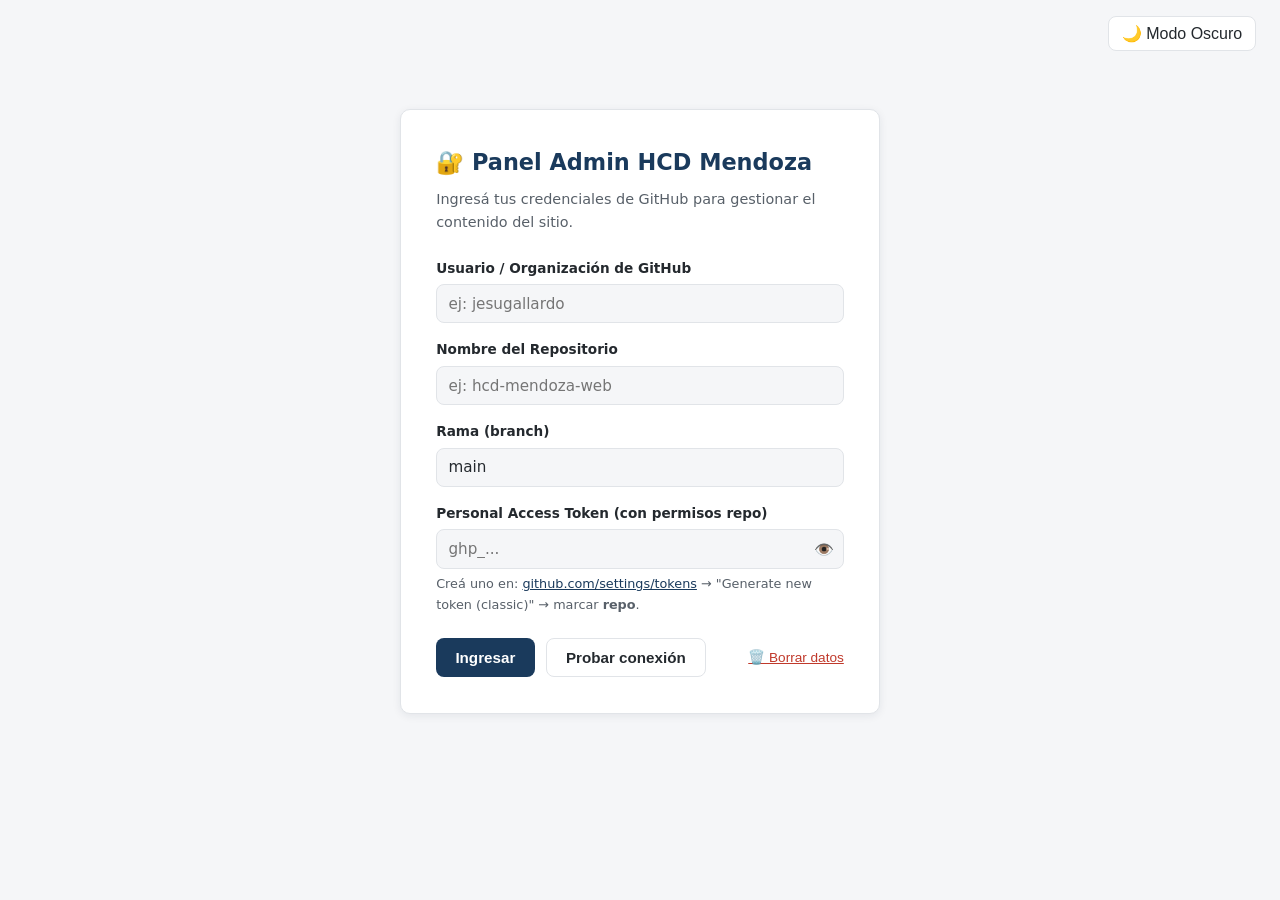
==== commit b1e1e392: "muchisimos cambios" ====
--- a/admin.html
+++ b/admin.html
@@ -1,356 +1,404 @@
 <!DOCTYPE html>
-<html lang="es" data-theme="light">
+<html lang="es">
 <head>
-  <meta charset="UTF-8">
-  <meta name="viewport" content="width=device-width, initial-scale=1.0">
-  <title>Panel Admin - HCD Mendoza</title>
-  <style>
-    :root {
-      --primary: #004b87;
-      --primary-dark: #003366;
-      --accent: #e67e22;
-      --bg: #f4f6f9;
-      --card-bg: #ffffff;
-      --text: #2c3e50;
-      --text-light: #6c757d;
-      --border: #dee2e6;
-      --shadow: 0 2px 8px rgba(0,0,0,0.08);
-    }
-    [data-theme="dark"] {
-      --primary: #003366;
-      --primary-dark: #001f3f;
-      --accent: #d35400;
-      --bg: #121212;
-      --card-bg: #1e1e1e;
-      --text: #e0e0e0;
-      --text-light: #a0a0a0;
-      --border: #333333;
-      --shadow: 0 2px 8px rgba(0,0,0,0.3);
-    }
-    * { box-sizing: border-box; margin: 0; padding: 0; }
-    body { font-family: -apple-system, BlinkMacSystemFont, 'Segoe UI', Roboto, sans-serif; background: var(--bg); color: var(--text); line-height: 1.6; font-size: 14px; transition: background 0.3s, color 0.3s; }
-    .container { max-width: 1000px; margin: 0 auto; padding: 20px; }
-    
-    .accessibility-bar { background: var(--primary-dark); color: white; padding: 6px 20px; text-align: right; margin-bottom: 20px; border-radius: 0 0 8px 8px; }
-    .accessibility-bar button { background: rgba(255,255,255,0.1); border: 1px solid rgba(255,255,255,0.2); color: white; padding: 4px 10px; border-radius: 4px; cursor: pointer; font-size: 0.85rem; margin-left: 10px; }
-    .accessibility-bar button:hover { background: rgba(255,255,255,0.2); }
-
-    #loginScreen { max-width: 500px; margin: 40px auto; background: var(--card-bg); padding: 30px; border-radius: 8px; box-shadow: var(--shadow); }
-    #loginScreen h2 { margin-bottom: 10px; color: var(--primary); }
-    #loginScreen > p { color: var(--text-light); margin-bottom: 25px; font-size: 0.9rem; }
-    .form-group { margin-bottom: 15px; }
-    .form-group label { display: block; margin-bottom: 5px; font-weight: 600; color: var(--text); font-size: 0.85rem; }
-    .form-group input, .form-group select, .form-group textarea { width: 100%; padding: 9px 12px; border: 1px solid var(--border); border-radius: 4px; font-size: 13px; background: var(--card-bg); color: var(--text); }
-    .form-group input:focus, .form-group select:focus, .form-group textarea:focus { outline: none; border-color: var(--primary); box-shadow: 0 0 0 2px rgba(0,75,135,0.1); }
-    .token-wrapper { display: flex; gap: 8px; }
-    .token-wrapper input { flex: 1; }
-    .help-text { font-size: 0.8rem; color: var(--text-light); margin-top: 5px; }
-    .help-text a { color: var(--primary); text-decoration: none; }
-    
-    .btn { padding: 9px 18px; border: none; border-radius: 4px; cursor: pointer; font-size: 13px; font-weight: 600; transition: all 0.2s; }
-    .btn-primary { background: var(--primary); color: white; }
-    .btn-primary:hover { background: var(--primary-dark); }
-    .btn-secondary { background: #95a5a6; color: white; }
-    .btn-secondary:hover { background: #7f8c8d; }
-    .btn-danger { background: #e74c3c; color: white; }
-    .btn-danger:hover { background: #c0392b; }
-    .btn-toggle { background: var(--bg); color: var(--text); border: 1px solid var(--border); }
-    .btn-small { padding: 5px 10px; font-size: 12px; }
-    
-    #adminPanel { display: none; }
-    .panel-header { background: var(--card-bg); padding: 20px; border-radius: 8px; margin-bottom: 20px; box-shadow: var(--shadow); display: flex; justify-content: space-between; align-items: center; }
-    .panel-header h2 { color: var(--primary); font-size: 1.2rem; }
-    .repo-info { color: var(--text-light); font-size: 0.85rem; }
-    
-    .tabs { display: flex; gap: 5px; margin-bottom: 20px; background: var(--card-bg); padding: 5px; border-radius: 8px; box-shadow: var(--shadow); }
-    .tab { flex: 1; padding: 10px; border: none; background: none; cursor: pointer; color: var(--text-light); font-weight: 600; border-radius: 6px; transition: all 0.2s; font-size: 0.9rem; }
-    .tab:hover { background: var(--bg); }
-    .tab.active { background: var(--primary); color: white; }
-    
-    .panel-section { display: none; background: var(--card-bg); padding: 25px; border-radius: 8px; box-shadow: var(--shadow); }
-    .panel-section.active { display: block; }
-    .panel-section h3 { margin-bottom: 20px; color: var(--primary); padding-bottom: 10px; border-bottom: 2px solid var(--border); font-size: 1.1rem; }
-    
-    .form-row { display: grid; grid-template-columns: 1fr 1fr; gap: 15px; }
-    .form-group textarea { width: 100%; padding: 9px 12px; border: 1px solid var(--border); border-radius: 4px; font-size: 13px; font-family: inherit; resize: vertical; min-height: 80px; background: var(--card-bg); color: var(--text); }
-    .form-actions { display: flex; gap: 10px; margin-top: 20px; }
-    
-    .image-preview { width: 80px; height: 80px; border-radius: 4px; object-fit: cover; margin-top: 8px; border: 2px solid var(--border); display: none; }
-    
-    .item-list { margin-top: 25px; }
-    .item-card { display: flex; align-items: center; gap: 15px; padding: 12px; background: var(--bg); border-radius: 6px; margin-bottom: 10px; border: 1px solid var(--border); }
-    .item-card img { width: 50px; height: 50px; border-radius: 4px; object-fit: cover; }
-    .item-info { flex: 1; }
-    .item-info h4 { color: var(--text); margin-bottom: 3px; font-size: 0.95rem; }
-    .item-info small { color: var(--text-light); font-size: 0.8rem; }
-    .item-actions { display: flex; gap: 6px; }
-    
-    .status-bar { position: fixed; bottom: 20px; right: 20px; padding: 10px 18px; border-radius: 6px; color: white; font-weight: 600; font-size: 0.9rem; box-shadow: 0 4px 12px rgba(0,0,0,0.15); transform: translateY(100px); opacity: 0; transition: all 0.3s; z-index: 1000; }
-    .status-bar.show { transform: translateY(0); opacity: 1; }
-    .status-bar.success { background: #27ae60; }
-    .status-bar.error { background: #e74c3c; }
-    .status-bar.info { background: var(--primary); }
-    
-    .alert-box { background: #fff3cd; border-left: 4px solid #ffc107; padding: 10px 15px; margin-bottom: 20px; border-radius: 4px; display: flex; justify-content: space-between; align-items: center; font-size: 0.85rem; }
-    .alert-box strong { color: #856404; }
-    [data-theme="dark"] .alert-box { background: #3d3512; }
-    [data-theme="dark"] .alert-box strong { color: #ffd966; }
-    
-    @media (max-width: 768px) {
-      .form-row { grid-template-columns: 1fr; }
-      .tabs { flex-direction: column; }
-      .item-card { flex-direction: column; align-items: flex-start; }
-    }
-  </style>
+    <meta charset="UTF-8">
+    <meta name="viewport" content="width=device-width, initial-scale=1.0">
+    <title>Panel Admin — HCD Mendoza</title>
+    <meta name="robots" content="noindex, nofollow">
+    <link rel="icon" href="data:image/svg+xml,<svg xmlns=%22http://www.w3.org/2000/svg%22 viewBox=%220 0 100 100%22><text y=%22.9em%22 font-size=%2290%22>🔐</text></svg>">
+    <style>
+        :root { --primary:#1a3a5c; --primary-dark:#122a44; --gold:#c9a227; --bg:#f5f6f8; --surface:#fff; --border:#e1e4e8; --text:#24292e; --text-muted:#586069; --danger:#c0392b; --radius:10px; --shadow:0 2px 8px rgba(20,40,70,.08); }
+        body.dark { --bg:#0f1419; --surface:#1a2129; --border:#2b3440; --text:#e6edf3; --text-muted:#9aa7b3; }
+        * { margin:0; padding:0; box-sizing:border-box; }
+        body { font-family:"Segoe UI",system-ui,sans-serif; background:var(--bg); color:var(--text); line-height:1.6; }
+        .top-actions { display:flex; justify-content:flex-end; padding:1rem 1.5rem 0; }
+        .icon-btn { background:var(--surface); border:1px solid var(--border); color:var(--text); border-radius:8px; padding:.45rem .8rem; cursor:pointer; font-size:1rem; }
+        #loginScreen { display:flex; align-items:center; justify-content:center; min-height:80vh; padding:1.5rem; }
+        .login-card { background:var(--surface); border:1px solid var(--border); border-radius:var(--radius); box-shadow:var(--shadow); padding:2.2rem; width:100%; max-width:480px; }
+        .login-card h1 { color:var(--primary); font-size:1.4rem; margin-bottom:.4rem; }
+        body.dark .login-card h1 { color:var(--gold); }
+        .login-card .sub { color:var(--text-muted); font-size:.9rem; margin-bottom:1.5rem; }
+        .field { margin-bottom:1rem; }
+        .field label { display:block; font-size:.85rem; font-weight:600; margin-bottom:.3rem; }
+        .field input, .field select, .field textarea { width:100%; padding:.6rem .7rem; border:1px solid var(--border); border-radius:8px; background:var(--bg); color:var(--text); font-size:.95rem; font-family:inherit; }
+        .field input:focus, .field select:focus, .field textarea:focus { outline:2px solid var(--gold); border-color:var(--gold); }
+        .hint { font-size:.8rem; color:var(--text-muted); margin-top:.35rem; }
+        .hint a { color:var(--primary); }
+        body.dark .hint a { color:var(--gold); }
+        .token-wrap { position:relative; }
+        .token-wrap input { padding-right:2.5rem; }
+        .token-eye { position:absolute; right:.6rem; top:50%; transform:translateY(-50%); background:none; border:none; cursor:pointer; font-size:1rem; color:var(--text-muted); }
+        .btn-row { display:flex; gap:.7rem; margin-top:1.4rem; flex-wrap:wrap; }
+        .btn { background:var(--primary); color:#fff; border:none; border-radius:8px; padding:.65rem 1.2rem; cursor:pointer; font-weight:600; font-size:.95rem; }
+        .btn:hover { background:var(--primary-dark); }
+        .btn.secondary { background:var(--surface); color:var(--text); border:1px solid var(--border); }
+        .btn.btn-danger { background:var(--danger); }
+        .btn.sm { padding:.45rem .8rem; font-size:.85rem; }
+        .link-btn { background:none; border:none; color:var(--danger); cursor:pointer; font-size:.85rem; text-decoration:underline; }
+        #adminPanel { display:none; max-width:1100px; margin:0 auto; padding:1.5rem; }
+        .panel-header { background:var(--surface); border:1px solid var(--border); border-radius:var(--radius); padding:1.2rem 1.5rem; margin-bottom:1.2rem; display:flex; align-items:center; justify-content:space-between; flex-wrap:wrap; gap:1rem; box-shadow:var(--shadow); }
+        .panel-header h2 { color:var(--primary); font-size:1.2rem; }
+        body.dark .panel-header h2 { color:var(--gold); }
+        #repoInfo { font-size:.85rem; color:var(--text-muted); }
+        .tabs { display:flex; gap:.4rem; margin-bottom:1.2rem; flex-wrap:wrap; }
+        .tab { background:var(--surface); border:1px solid var(--border); color:var(--text); padding:.6rem 1.1rem; border-radius:8px; cursor:pointer; font-weight:600; font-size:.9rem; }
+        .tab.active { background:var(--primary); color:#fff; border-color:var(--primary); }
+        body.dark .tab.active { background:var(--gold); color:var(--primary-dark); border-color:var(--gold); }
+        .panel-section { display:none; background:var(--surface); border:1px solid var(--border); border-radius:var(--radius); padding:1.5rem; box-shadow:var(--shadow); }
+        .panel-section.active { display:block; }
+        .panel-section h3 { color:var(--primary); margin-bottom:1rem; }
+        body.dark .panel-section h3 { color:var(--gold); }
+        .form-grid { display:grid; grid-template-columns:1fr 1fr; gap:1rem; }
+        .form-grid .full { grid-column:1/-1; }
+        img.preview { max-width:180px; max-height:120px; border-radius:8px; margin-top:.6rem; display:none; border:1px solid var(--border); object-fit:cover; }
+        .item-card { display:flex; align-items:center; gap:1rem; background:var(--bg); border:1px solid var(--border); border-radius:8px; padding:.8rem 1rem; margin-bottom:.7rem; flex-wrap:wrap; }
+        .item-card img { width:60px; height:60px; object-fit:cover; border-radius:6px; }
+        .item-info { flex:1; min-width:200px; }
+        .item-info h4 { color:var(--text); font-size:.95rem; }
+        .item-info small { color:var(--text-muted); font-size:.8rem; }
+        .item-actions { display:flex; gap:.5rem; }
+        .item-actions .btn { padding:.45rem .8rem; font-size:.85rem; }
+        .status-bar { position:fixed; bottom:1.5rem; left:50%; transform:translateX(-50%) translateY(20px); background:var(--primary); color:#fff; padding:.7rem 1.4rem; border-radius:999px; font-size:.9rem; opacity:0; pointer-events:none; transition:opacity .3s,transform .3s; z-index:200; box-shadow:var(--shadow); }
+        .status-bar.show { opacity:1; transform:translateX(-50%) translateY(0); }
+        .status-bar.success { background:#1a7a3a; }
+        .status-bar.error { background:var(--danger); }
+        .counter { font-size:.8rem; color:var(--text-muted); }
+        .counter.warn { color:var(--gold); font-weight:700; }
+        /* Editor de secciones / enlaces */
+        .section-item, .enlace-item { background:var(--surface); border:1px solid var(--border); border-radius:8px; padding:.9rem 1rem; margin-bottom:.7rem; display:flex; align-items:center; gap:.8rem; cursor:move; transition:all .2s; flex-wrap:wrap; }
+        .section-item.dragging, .enlace-item.dragging { opacity:.4; }
+        .drag-handle { font-size:1.1rem; color:var(--text-muted); cursor:grab; }
+        .section-item .section-info { flex:1; min-width:140px; }
+        .section-item .section-info h4 { font-size:.92rem; }
+        .section-controls, .enlace-controls { display:flex; gap:.5rem; align-items:center; flex-wrap:wrap; }
+        .section-controls select, .enlace-controls select { padding:.4rem; border:1px solid var(--border); border-radius:4px; background:var(--bg); color:var(--text); font-size:.85rem; }
+        input[type="checkbox"].chk { width:20px; height:20px; cursor:pointer; }
+        /* Tarjetas del editor de personalización (reflejo de la web) */
+        .custom-card { border:1px solid var(--border); border-radius:var(--radius); margin-bottom:1.2rem; background:var(--bg); overflow:hidden; }
+        .custom-card > summary { list-style:none; cursor:pointer; padding:1rem 1.25rem; font-weight:700; color:var(--primary); background:var(--surface); display:flex; align-items:center; gap:.7rem; user-select:none; }
+        body.dark .custom-card > summary { color:var(--gold); }
+        .custom-card > summary::-webkit-details-marker { display:none; }
+        .custom-card > summary::after { content:'▸'; margin-left:auto; transition:transform .2s; }
+        .custom-card[open] > summary::after { transform:rotate(90deg); }
+        .custom-card .card-body { padding:1.25rem; }
+        .switch-row { display:flex; align-items:center; gap:.8rem; margin-bottom:.8rem; }
+        .switch-row label { font-size:.9rem; }
+        .save-strip { position:sticky; top:0; z-index:50; background:var(--surface); border:1px solid var(--border); border-radius:var(--radius); padding:.8rem 1.2rem; display:flex; justify-content:space-between; align-items:center; margin-bottom:1.2rem; box-shadow:var(--shadow); }
+        @media (max-width:720px) { .form-grid { grid-template-columns:1fr; } }
+    </style>
 </head>
 <body>
-
-<div class="accessibility-bar">
-  <button onclick="toggleTheme()" id="themeBtn">🌙 Modo Oscuro</button>
-</div>
-
-<div class="container">
-  <div id="loginScreen">
-    <h2>🔐 Panel Admin HCD Mendoza</h2>
-    <p>Ingresá tus credenciales de GitHub para gestionar el contenido del sitio.</p>
-    
-    <div class="alert-box">
-      <strong>⚠️ ¿Error 401 o problemas de conexión?</strong>
-      <button type="button" class="btn btn-danger btn-small" onclick="limpiarDatosGuardados()">🗑️ Borrar datos</button>
+    <div class="top-actions">
+        <button class="icon-btn" id="themeToggle" type="button" aria-label="Cambiar modo oscuro">🌙 Modo Oscuro</button>
     </div>
 
-    <div class="form-group">
-      <label>Usuario / Organización de GitHub</label>
-      <input type="text" id="ghOwner" placeholder="Ej: jesugallardo">
+    <div id="loginScreen">
+        <div class="login-card">
+            <h1>🔐 Panel Admin HCD Mendoza</h1>
+            <p class="sub">Ingresá tus credenciales de GitHub para gestionar el contenido del sitio.</p>
+            <div class="field"><label for="ghOwner">Usuario / Organización de GitHub</label><input type="text" id="ghOwner" placeholder="ej: jesugallardo"></div>
+            <div class="field"><label for="ghRepo">Nombre del Repositorio</label><input type="text" id="ghRepo" placeholder="ej: hcd-mendoza-web"></div>
+            <div class="field"><label for="ghBranch">Rama (branch)</label><input type="text" id="ghBranch" value="main"></div>
+            <div class="field">
+                <label for="ghToken">Personal Access Token (con permisos repo)</label>
+                <div class="token-wrap">
+                    <input type="password" id="ghToken" placeholder="ghp_...">
+                    <button class="token-eye" type="button" id="tokenEye" aria-label="Mostrar token">👁️</button>
+                </div>
+                <p class="hint">Creá uno en: <a href="https://github.com/settings/tokens" target="_blank" rel="noopener">github.com/settings/tokens</a> → "Generate new token (classic)" → marcar <strong>repo</strong>.</p>
+            </div>
+            <div class="btn-row">
+                <button class="btn" type="button" onclick="doLogin()">Ingresar</button>
+                <button class="btn secondary" type="button" onclick="testConnection()">Probar conexión</button>
+                <button class="link-btn" type="button" onclick="clearData()" style="margin-left:auto;">🗑️ Borrar datos</button>
+            </div>
+        </div>
     </div>
-    <div class="form-group">
-      <label>Nombre del Repositorio</label>
-      <input type="text" id="ghRepo" placeholder="Ej: hcd-mendoza-web">
+
+    <div id="adminPanel">
+        <div class="panel-header">
+            <div><h2>📋 Panel de Administración</h2><span id="repoInfo">Cargando...</span></div>
+            <div><button class="btn secondary" type="button" onclick="logout()">Cerrar sesión</button></div>
+        </div>
+
+        <div class="tabs" role="tablist">
+            <button class="tab active" type="button" data-tab="concejales">👥 Concejales</button>
+            <button class="tab" type="button" data-tab="bloques">🧩 Bloques</button>
+            <button class="tab" type="button" data-tab="banners">🖼️ Banners</button>
+            <button class="tab" type="button" data-tab="noticias">📰 Noticias</button>
+            <button class="tab" type="button" data-tab="temas">📋 Temas Sesión</button>
+            <button class="tab" type="button" data-tab="personalizacion">🎨 Personalización</button>
+        </div>
+
+        <!-- CONCEJALES -->
+        <div class="panel-section active" id="sec-concejales">
+            <h3>Gestión de Concejales <span class="counter" id="cc-counter"></span></h3>
+            <div class="form-grid">
+                <div class="field"><label for="cc-nombre">Nombre completo *</label><input type="text" id="cc-nombre"></div>
+                <div class="field">
+                    <label for="cc-bloque">Bloque político *</label>
+                    <select id="cc-bloque" onchange="onBloqueSelectChange()"><option value="">Seleccioná un bloque...</option></select>
+                    <input type="text" id="cc-bloque-nuevo" placeholder="Nombre del nuevo bloque" style="display:none;margin-top:.5rem;">
+                </div>
+                <div class="field"><label for="cc-mandato">Mandato hasta</label><select id="cc-mandato"><option value="">—</option></select></div>
+                <div class="field">
+                    <label for="cc-cargo">Cargo especial (opcional)</label>
+                    <select id="cc-cargo"><option value="">Concejal (sin cargo especial)</option><option>Presidente del HCD</option><option>Secretario Habilitado</option><option>Secretario Legislativo</option><option>Prosecretario</option></select>
+                </div>
+                <div class="field full"><label for="cc-foto">Foto del concejal</label><input type="file" id="cc-foto" accept="image/*"><img class="preview" id="cc-foto-preview" alt="Vista previa"></div>
+            </div>
+            <input type="hidden" id="cc-edit-index" value="-1">
+            <div class="btn-row"><button class="btn" type="button" onclick="saveConcejal()">💾 Guardar concejal</button><button class="btn secondary" type="button" onclick="resetConcejalForm()">Cancelar</button></div>
+            <div id="listaConcejales" style="margin-top:1.5rem;"></div>
+        </div>
+
+        <!-- BLOQUES -->
+        <div class="panel-section" id="sec-bloques">
+            <h3>Gestión de Bloques Políticos</h3>
+            <div class="form-grid">
+                <div class="field"><label for="bl-nombre">Nombre del bloque *</label><input type="text" id="bl-nombre"></div>
+                <div class="field"><label for="bl-presidente">Presidente del bloque</label><input type="text" id="bl-presidente"></div>
+                <div class="field full"><label for="bl-integrantes">Integrantes (uno por línea)</label><textarea id="bl-integrantes" rows="4"></textarea></div>
+            </div>
+            <input type="hidden" id="bl-edit-index" value="-1">
+            <div class="btn-row"><button class="btn" type="button" onclick="saveBloque()">💾 Guardar bloque</button><button class="btn secondary" type="button" onclick="resetBloqueForm()">Cancelar</button></div>
+            <div id="listaBloques" style="margin-top:1.5rem;"></div>
+        </div>
+
+        <!-- BANNERS -->
+        <div class="panel-section" id="sec-banners">
+            <h3>Banners del Slider Principal</h3>
+            <div class="form-grid">
+                <div class="field"><label for="bn-titulo">Título del banner *</label><input type="text" id="bn-titulo"></div>
+                <div class="field"><label for="bn-subtitulo">Subtítulo / Descripción</label><input type="text" id="bn-subtitulo"></div>
+                <div class="field full"><label for="bn-imagen">Imagen de fondo (recomendado 1920x550)</label><input type="file" id="bn-imagen" accept="image/*"><img class="preview" id="bn-imagen-preview" alt="Vista previa"></div>
+            </div>
+            <input type="hidden" id="bn-edit-index" value="-1">
+            <div class="btn-row"><button class="btn" type="button" onclick="saveBanner()">💾 Guardar banner</button><button class="btn secondary" type="button" onclick="resetBannerForm()">Cancelar</button></div>
+            <div id="listaBanners" style="margin-top:1.5rem;"></div>
+        </div>
+
+        <!-- NOTICIAS -->
+        <div class="panel-section" id="sec-noticias">
+            <h3>Gestión de Noticias</h3>
+            <div class="form-grid">
+                <div class="field"><label for="nt-titulo">Título *</label><input type="text" id="nt-titulo"></div>
+                <div class="field"><label for="nt-fecha">Fecha *</label><input type="date" id="nt-fecha"></div>
+                <div class="field full"><label for="nt-resumen">Resumen (corto) *</label><textarea id="nt-resumen" rows="2"></textarea></div>
+                <div class="field full"><label for="nt-contenido">Contenido completo *</label><textarea id="nt-contenido" rows="6"></textarea></div>
+                <div class="field"><label for="nt-imagen">Imagen destacada (opcional)</label><input type="file" id="nt-imagen" accept="image/*"><img class="preview" id="nt-imagen-preview" alt="Vista previa"></div>
+                <div class="field"><label for="nt-link">Enlace externo (opcional)</label><input type="url" id="nt-link" placeholder="https://..."></div>
+            </div>
+            <input type="hidden" id="nt-edit-index" value="-1">
+            <div class="btn-row"><button class="btn" type="button" onclick="saveNoticia()">💾 Guardar noticia</button><button class="btn secondary" type="button" onclick="resetNoticiaForm()">Cancelar</button></div>
+            <div id="listaNoticias" style="margin-top:1.5rem;"></div>
+        </div>
+
+        <!-- TEMAS -->
+        <div class="panel-section" id="sec-temas">
+            <h3>Temas a Tratar en la Próxima Sesión</h3>
+            <div class="form-grid">
+                <div class="field full"><label for="tm-titulo">Título del tema *</label><input type="text" id="tm-titulo"></div>
+                <div class="field full"><label for="tm-descripcion">Descripción / Expediente</label><textarea id="tm-descripcion" rows="3"></textarea></div>
+                <div class="field"><label for="tm-tipo">Tipo de proyecto</label><select id="tm-tipo"><option>Ordenanza</option><option>Decreto</option><option>Resolución</option><option>Comunicación</option><option>Nota</option></select></div>
+                <div class="field"><label for="tm-estado">Estado</label><select id="tm-estado"><option>A tratar</option><option>Aprobado</option><option>Rechazado</option><option>En comisión</option></select></div>
+            </div>
+            <input type="hidden" id="tm-edit-index" value="-1">
+            <div class="btn-row"><button class="btn" type="button" onclick="saveTema()">💾 Guardar tema</button><button class="btn secondary" type="button" onclick="resetTemaForm()">Cancelar</button></div>
+            <div id="listaTemas" style="margin-top:1.5rem;"></div>
+        </div>
+
+        <!-- ====================================================
+             PERSONALIZACIÓN (reflejo de la web, de arriba a abajo)
+        ==================================================== -->
+        <div class="panel-section" id="sec-personalizacion">
+            <h3>🎨 Editor de Diseño de Página</h3>
+            <p style="color:var(--text-muted);margin-bottom:1.2rem;">Cada tarjeta representa una parte del sitio, de arriba hacia abajo. Modificá y luego presioná "Guardar Configuración".</p>
+
+            <div class="save-strip">
+                <span style="font-weight:600;">💾 Aplicar cambios</span>
+                <div style="display:flex;gap:.6rem;">
+                    <button class="btn secondary sm" type="button" onclick="window.open('index.html','_blank')">👁️ Vista previa</button>
+                    <button class="btn secondary sm" type="button" onclick="resetSiteConfig()">🔄 Restablecer</button>
+                    <button class="btn sm" type="button" onclick="saveSiteConfig()">💾 Guardar Configuración</button>
+                </div>
+            </div>
+
+            <!-- 📢 BARRA DE ANUNCIO -->
+            <details class="custom-card" open>
+                <summary>📢 Barra de Anuncio (parte superior)</summary>
+                <div class="card-body">
+                    <div class="switch-row"><input type="checkbox" class="chk" id="an-visible"><label for="an-visible">Mostrar barra de anuncio</label></div>
+                    <div class="form-grid">
+                        <div class="field full"><label for="an-texto">Texto del anuncio</label><input type="text" id="an-texto" placeholder="Ej: Sesión especial este viernes a las 10 hs"></div>
+                        <div class="field"><label for="an-link">Enlace (opcional)</label><input type="url" id="an-link" placeholder="https://..."></div>
+                        <div class="field"><label for="an-color">Color de fondo</label><input type="color" id="an-color" value="#c9a227"></div>
+                    </div>
+                </div>
+            </details>
+
+            <!-- 🏛️ IDENTIDAD Y HEADER -->
+            <details class="custom-card" open>
+                <summary>🏛️ Identidad del Sitio (header)</summary>
+                <div class="card-body">
+                    <div class="form-grid">
+                        <div class="field"><label for="si-nombre">Nombre del sitio</label><input type="text" id="si-nombre"></div>
+                        <div class="field"><label for="si-subtitulo">Subtítulo</label><input type="text" id="si-subtitulo"></div>
+                        <div class="field">
+                            <label for="si-logoTipo">Tipo de logo</label>
+                            <select id="si-logoTipo" onchange="toggleLogoFields()">
+                                <option value="emoji">Emoji</option>
+                                <option value="imagen">Imagen</option>
+                            </select>
+                        </div>
+                        <div class="field" id="logoEmojiField"><label for="si-logoEmoji">Emoji del logo</label><input type="text" id="si-logoEmoji" maxlength="4"></div>
+                        <div class="field" id="logoImgField" style="display:none;"><label for="si-logoImagen">Subir logo (PNG)</label><input type="file" id="si-logoImagen" accept="image/*"><img class="preview" id="si-logo-preview" alt="Logo"></div>
+                        <div class="field full"><label for="si-copyright">Texto del copyright (footer)</label><input type="text" id="si-copyright"></div>
+                    </div>
+                </div>
+            </details>
+
+            <!-- 🖼️ HERO / BANNER -->
+            <details class="custom-card" open>
+                <summary>🖼️ Banner Principal (hero)</summary>
+                <div class="card-body">
+                    <div class="form-grid">
+                        <div class="field"><label for="he-altura">Altura del banner</label>
+                            <select id="he-altura"><option value="sm">Pequeño (280px)</option><option value="md">Mediano (420px)</option><option value="lg">Grande (560px)</option><option value="full">Pantalla completa (85vh)</option></select>
+                        </div>
+                        <div class="field"><label for="he-autoplay">Velocidad del autoplay</label>
+                            <select id="he-autoplay"><option value="0">Desactivado</option><option value="3000">Rápido (3s)</option><option value="6000">Normal (6s)</option><option value="9000">Lento (9s)</option></select>
+                        </div>
+                        <div class="field"><label for="he-overlay">Oscuridad del overlay</label>
+                            <select id="he-overlay"><option value="light">Claro</option><option value="medio">Medio</option><option value="dark">Oscuro</option></select>
+                        </div>
+                        <div class="field" style="display:flex;flex-direction:column;gap:.6rem;justify-content:center;">
+                            <div class="switch-row" style="margin:0;"><input type="checkbox" class="chk" id="he-flechas"><label for="he-flechas">Mostrar flechas</label></div>
+                            <div class="switch-row" style="margin:0;"><input type="checkbox" class="chk" id="he-dots"><label for="he-dots">Mostrar puntos</label></div>
+                        </div>
+                        <div class="field"><label for="he-titulo">Texto por defecto (sin banners): Título</label><input type="text" id="he-titulo"></div>
+                        <div class="field"><label for="he-subtitulo">Subtítulo</label><input type="text" id="he-subtitulo"></div>
+                    </div>
+                </div>
+            </details>
+
+            <!-- 📄 SECCIONES -->
+            <details class="custom-card" open>
+                <summary>📄 Secciones de la Página (orden, visibilidad y títulos)</summary>
+                <div class="card-body">
+                    <p style="color:var(--text-muted);font-size:.85rem;margin-bottom:1rem;">Arrastrá con ☰ para reordenar. Editá el título de cada sección.</p>
+                    <div id="sections-editor"></div>
+                </div>
+            </details>
+                        <!-- 🎠 CARRUSEL DE CONCEJALES -->
+            <details class="custom-card" open>
+                <summary>🎠 Carrusel de Concejales</summary>
+                <div class="card-body">
+                    <div class="form-grid">
+                        <div class="field"><label for="ca-tamano">Tamaño de las tarjetas</label>
+                            <select id="ca-tamano">
+                                <option value="pequeño">Pequeño (220×280)</option>
+                                <option value="mediano">Mediano (300×380)</option>
+                                <option value="grande">Grande (380×480)</option>
+                            </select>
+                        </div>
+                        <div class="field"><label for="ca-autoplay">Rotación automática</label>
+                            <select id="ca-autoplay">
+                                <option value="0">Desactivada</option>
+                                <option value="3000">Cada 3 segundos</option>
+                                <option value="4000">Cada 4 segundos</option>
+                                <option value="6000">Cada 6 segundos</option>
+                            </select>
+                        </div>
+                        <div class="field"><label for="ca-nombrepos">Posición del nombre</label>
+                            <select id="ca-nombrepos">
+                                <option value="abajo">Abajo (sobre la foto)</option>
+                                <option value="arriba">Arriba (sobre la foto)</option>
+                                <option value="oculto">Oculto</option>
+                            </select>
+                        </div>
+                        <div class="field"><label for="ca-efecto">Efecto de transición</label>
+                            <select id="ca-efecto">
+                                <option value="coverflow">Coverflow 3D (rotado)</option>
+                                <option value="plano">Plano (sin rotación)</option>
+                            </select>
+                        </div>
+                        <div class="field full" style="display:flex;gap:1.6rem;flex-wrap:wrap;">
+                            <div class="switch-row" style="margin:0;"><input type="checkbox" class="chk" id="ca-cargo"><label for="ca-cargo">Mostrar cargo</label></div>
+                            <div class="switch-row" style="margin:0;"><input type="checkbox" class="chk" id="ca-flechas"><label for="ca-flechas">Flechas</label></div>
+                            <div class="switch-row" style="margin:0;"><input type="checkbox" class="chk" id="ca-dots"><label for="ca-dots">Puntos</label></div>
+                            <div class="switch-row" style="margin:0;"><input type="checkbox" class="chk" id="ca-enlace"><label for="ca-enlace">Enlace "Ver todos"</label></div>
+                        </div>
+                        <div class="field"><label for="ca-enlaceTexto">Texto del enlace</label><input type="text" id="ca-enlaceTexto" placeholder="Ver todos los concejales →"></div>
+                        <div class="field"><label for="ca-enlaceUrl">URL del enlace</label><input type="text" id="ca-enlaceUrl" placeholder="#concejales o https://..."></div>
+                    </div>
+                </div>
+            </details>
+            <!-- 🔗 ACCESOS RÁPIDOS -->
+            <details class="custom-card" open>
+                <summary>🔗 Accesos Rápidos (tarjetas de enlaces)</summary>
+                <div class="card-body">
+                    <div id="enlaces-editor"></div>
+                    <button class="btn secondary sm" type="button" onclick="addEnlace()" style="margin-top:.6rem;">➕ Agregar acceso rápido</button>
+                </div>
+            </details>
+
+            <!-- 📞 CONTACTO Y REDES -->
+            <details class="custom-card" open>
+                <summary>📞 Contacto y Redes Sociales</summary>
+                <div class="card-body">
+                    <div class="form-grid">
+                        <div class="field"><label for="co-telefono">Teléfono</label><input type="text" id="co-telefono"></div>
+                        <div class="field"><label for="co-email">Email</label><input type="email" id="co-email"></div>
+                        <div class="field"><label for="co-direccion">Dirección</label><input type="text" id="co-direccion"></div>
+                        <div class="field"><label for="co-horario">Horario de atención</label><input type="text" id="co-horario"></div>
+                    </div>
+                    <h4 style="margin:1.2rem 0 .8rem;color:var(--primary);">Redes sociales</h4>
+                    <div id="redes-editor"></div>
+                </div>
+            </details>
+
+            <!-- 🎨 APARIENCIA GLOBAL -->
+            <details class="custom-card" open>
+                <summary>🎨 Apariencia Global (tema, tipografía y layout)</summary>
+                <div class="card-body">
+                    <div class="form-grid">
+                        <div class="field"><label for="th-primary">Color principal</label><input type="color" id="th-primary"></div>
+                        <div class="field"><label for="th-accent">Color de acento</label><input type="color" id="th-accent"></div>
+                        <div class="field"><label for="la-fuente">Tipografía</label>
+                            <select id="la-fuente"><option value="default">Por defecto (Segoe UI)</option><option value="serif">Formal (Georgia)</option><option value="moderna">Moderna (Roboto)</option><option value="institucional">Institucional (Merriweather)</option></select>
+                        </div>
+                        <div class="field"><label for="la-ancho">Ancho del contenido</label>
+                            <select id="la-ancho"><option value="normal">Normal (1150px)</option><option value="ancho">Ancho (1400px)</option><option value="full">Completo</option></select>
+                        </div>
+                        <div class="field full" style="display:flex;gap:2rem;flex-wrap:wrap;">
+                            <div class="switch-row" style="margin:0;"><input type="checkbox" class="chk" id="la-backtop"><label for="la-backtop">Botón "volver arriba"</label></div>
+                            <div class="switch-row" style="margin:0;"><input type="checkbox" class="chk" id="la-alternado"><label for="la-alternado">Fondos alternados en secciones</label></div>
+                            <div class="switch-row" style="margin:0;"><input type="checkbox" class="chk" id="la-darkpublic"><label for="la-darkpublic">Permitir modo oscuro al visitante</label></div>
+                        </div>
+                    </div>
+                </div>
+            </details>
+
+            <!-- 🔍 SEO -->
+            <details class="custom-card" open>
+                <summary>🔍 SEO (buscadores)</summary>
+                <div class="card-body">
+                    <div class="form-grid">
+                        <div class="field full"><label for="se-titulo">Título para buscadores</label><input type="text" id="se-titulo"></div>
+                        <div class="field full"><label for="se-desc">Descripción para buscadores</label><textarea id="se-desc" rows="3"></textarea></div>
+                    </div>
+                </div>
+            </details>
+
+            <div class="btn-row" style="justify-content:center;">
+                <button class="btn" type="button" onclick="saveSiteConfig()">💾 Guardar Configuración</button>
+            </div>
+        </div>
     </div>
-    <div class="form-group">
-      <label>Rama (branch)</label>
-      <input type="text" id="ghBranch" placeholder="Ej: main" value="main">
-    </div>
-    <div class="form-group">
-      <label>Personal Access Token (con permisos repo)</label>
-      <div class="token-wrapper">
-        <input type="password" id="ghToken" placeholder="ghp_...">
-        <button type="button" class="btn btn-toggle" onclick="toggleTokenVisibility()" title="Ver token">👁️</button>
-      </div>
-      <p class="help-text">Creá uno en: <a href="https://github.com/settings/tokens" target="_blank">github.com/settings/tokens</a> → "Generate new token (classic)" → marcar repo.</p>
-    </div>
-    
-    <div style="display: flex; gap: 10px; margin-top: 20px;">
-      <button class="btn btn-primary" onclick="doLogin()" style="flex: 2;">Ingresar</button>
-      <button class="btn btn-secondary" onclick="testConnection()" style="flex: 1;">Probar conexión</button>
-    </div>
-  </div>
-
-  <div id="adminPanel">
-    <div class="panel-header">
-      <div>
-        <h2>📋 Panel de Administración</h2>
-        <div class="repo-info" id="repoInfo">Cargando...</div>
-      </div>
-      <button class="btn btn-danger btn-small" onclick="logout()">Cerrar sesión</button>
-    </div>
-
-    <div class="tabs">
-      <button class="tab active" data-tab="concejales" onclick="switchTab('concejales')">👥 Concejales</button>
-      <button class="tab" data-tab="banners" onclick="switchTab('banners')">🖼️ Banners</button>
-      <button class="tab" data-tab="noticias" onclick="switchTab('noticias')">📰 Noticias</button>
-      <button class="tab" data-tab="temas" onclick="switchTab('temas')">📋 Temas Sesión</button>
-    </div>
-
-    <!-- CONCEJALES -->
-    <div id="sec-concejales" class="panel-section active">
-      <h3>Gestión de Concejales</h3>
-      <input type="hidden" id="cc-edit-index" value="-1">
-      <div class="form-group">
-        <label>Nombre completo *</label>
-        <input type="text" id="cc-nombre" placeholder="Ej: Marcelo Rubio">
-      </div>
-      <div class="form-row">
-        <div class="form-group">
-          <label>Bloque político *</label>
-          <select id="cc-bloque" required>
-            <option value="" disabled selected>Seleccioná un bloque...</option>
-            <option value="La Libertad Avanza + Frente Cambia Mendoza">La Libertad Avanza + Frente Cambia Mendoza</option>
-            <option value="Frente Cambia Mendoza">Frente Cambia Mendoza</option>
-            <option value="Fuerza Justicialista Mendoza">Fuerza Justicialista Mendoza</option>
-            <option value="Partido Verde">Partido Verde</option>
-            <option value="Coalición Cívica + ARI">Coalición Cívica + ARI</option>
-          </select>
-        </div>
-        <div class="form-group">
-          <label>Mandato hasta</label>
-          <input type="text" id="cc-mandato" placeholder="Ej: 2027">
-        </div>
-      </div>
-      <div class="form-group">
-        <label>Cargo especial (opcional)</label>
-        <input type="text" id="cc-cargo" placeholder="Ej: Presidente del HCD">
-      </div>
-      <div class="form-group">
-        <label>Foto del concejal (JPG/PNG)</label>
-        <input type="file" id="cc-foto" accept="image/*">
-        <img id="cc-foto-preview" class="image-preview" alt="Preview">
-      </div>
-      <div class="form-actions">
-        <button class="btn btn-primary" onclick="saveConcejal()">💾 Guardar concejal</button>
-        <button class="btn btn-secondary" onclick="resetConcejalForm()">Cancelar</button>
-      </div>
-      <div id="listaConcejales" class="item-list"></div>
-    </div>
-
-    <!-- BANNERS -->
-    <div id="sec-banners" class="panel-section">
-      <h3>Banners del Slider Principal</h3>
-      <input type="hidden" id="bn-edit-index" value="-1">
-      <div class="form-group">
-        <label>Título del banner *</label>
-        <input type="text" id="bn-titulo" placeholder="Ej: Gestión Legislativa Abierta">
-      </div>
-      <div class="form-group">
-        <label>Subtítulo / Descripción</label>
-        <input type="text" id="bn-subtitulo" placeholder="Ej: Accedé a toda la información pública...">
-      </div>
-      <div class="form-group">
-        <label>Imagen de fondo (recomendado 1920x550)</label>
-        <input type="file" id="bn-imagen" accept="image/*">
-        <img id="bn-imagen-preview" class="image-preview" alt="Preview" style="width: 150px; height: 60px;">
-      </div>
-      <div class="form-actions">
-        <button class="btn btn-primary" onclick="saveBanner()">💾 Guardar banner</button>
-        <button class="btn btn-secondary" onclick="resetBannerForm()">Cancelar</button>
-      </div>
-      <div id="listaBanners" class="item-list"></div>
-    </div>
-
-    <!-- NOTICIAS -->
-    <div id="sec-noticias" class="panel-section">
-      <h3>Gestión de Noticias</h3>
-      <input type="hidden" id="nt-edit-index" value="-1">
-      <div class="form-row">
-        <div class="form-group">
-          <label>Título *</label>
-          <input type="text" id="nt-titulo" placeholder="Ej: Nueva sesión ordinaria">
-        </div>
-        <div class="form-group">
-          <label>Fecha *</label>
-          <input type="date" id="nt-fecha">
-        </div>
-      </div>
-      <div class="form-group">
-        <label>Resumen (corto) *</label>
-        <input type="text" id="nt-resumen" placeholder="Breve descripción de la noticia">
-      </div>
-      <div class="form-group">
-        <label>Contenido completo *</label>
-        <textarea id="nt-contenido" rows="4" placeholder="Contenido completo..."></textarea>
-      </div>
-      <div class="form-group">
-        <label>Imagen destacada (opcional)</label>
-        <input type="file" id="nt-imagen" accept="image/*">
-        <img id="nt-imagen-preview" class="image-preview" alt="Preview">
-      </div>
-      <div class="form-group">
-        <label>Enlace externo (opcional)</label>
-        <input type="url" id="nt-link" placeholder="https://...">
-      </div>
-      <div class="form-actions">
-        <button class="btn btn-primary" onclick="saveNoticia()">💾 Guardar noticia</button>
-        <button class="btn btn-secondary" onclick="resetNoticiaForm()">Cancelar</button>
-      </div>
-      <div id="listaNoticias" class="item-list"></div>
-    </div>
-
-    <!-- TEMAS DE SESIÓN -->
-    <div id="sec-temas" class="panel-section">
-      <h3>Temas a Tratar en la Próxima Sesión</h3>
-      <input type="hidden" id="tm-edit-index" value="-1">
-      <div class="form-group">
-        <label>Título del tema *</label>
-        <input type="text" id="tm-titulo" placeholder="Ej: Ordenanza de Zonificación Comercial">
-      </div>
-      <div class="form-group">
-        <label>Descripción / Expediente</label>
-        <textarea id="tm-descripcion" rows="3" placeholder="Ej: Expediente 5432-E-2026..."></textarea>
-      </div>
-      <div class="form-row">
-        <div class="form-group">
-          <label>Tipo de proyecto</label>
-          <select id="tm-tipo">
-            <option value="Ordenanza">Ordenanza</option>
-            <option value="Decreto">Decreto</option>
-            <option value="Resolución">Resolución</option>
-            <option value="Comunicación">Comunicación</option>
-            <option value="Nota">Nota</option>
-          </select>
-        </div>
-        <div class="form-group">
-          <label>Estado</label>
-          <select id="tm-estado">
-            <option value="A tratar">A tratar</option>
-            <option value="Aprobado">Aprobado</option>
-            <option value="Rechazado">Rechazado</option>
-            <option value="En comisión">En comisión</option>
-          </select>
-        </div>
-      </div>
-      <div class="form-actions">
-        <button class="btn btn-primary" onclick="saveTema()">💾 Guardar tema</button>
-        <button class="btn btn-secondary" onclick="resetTemaForm()">Cancelar</button>
-      </div>
-      <div id="listaTemas" class="item-list"></div>
-    </div>
-  </div>
-</div>
-
-<div id="statusBar" class="status-bar"></div>
-
-<script src="js/github-api.js"></script>
-<script src="js/admin-app.js"></script>
-<script>
-  // === MODO OSCURO ADMIN ===
-  function toggleTheme() {
-    const html = document.documentElement;
-    const currentTheme = html.getAttribute('data-theme');
-    const newTheme = currentTheme === 'dark' ? 'light' : 'dark';
-    html.setAttribute('data-theme', newTheme);
-    localStorage.setItem('adminTheme', newTheme);
-    document.getElementById('themeBtn').textContent = newTheme === 'dark' ? '☀️ Modo Claro' : '🌙 Modo Oscuro';
-  }
-  document.addEventListener('DOMContentLoaded', () => {
-    const savedTheme = localStorage.getItem('adminTheme') || 'light';
-    document.documentElement.setAttribute('data-theme', savedTheme);
-    document.getElementById('themeBtn').textContent = savedTheme === 'dark' ? '☀️ Modo Claro' : '🌙 Modo Oscuro';
-  });
-
-  function toggleTokenVisibility() {
-    const input = document.getElementById('ghToken');
-    const btn = document.querySelector('.btn-toggle');
-    if (input.type === 'password') { input.type = 'text'; btn.textContent = '🙈'; } 
-    else { input.type = 'password'; btn.textContent = '👁️'; }
-  }
-
-  function limpiarDatosGuardados() {
-    localStorage.removeItem('hcd_github_config');
-    localStorage.removeItem('hcd_admin_logged_in');
-    localStorage.removeItem('gh_admin_config');
-    document.getElementById('ghOwner').value = '';
-    document.getElementById('ghRepo').value = '';
-    document.getElementById('ghBranch').value = 'main';
-    document.getElementById('ghToken').value = '';
-    alert('✅ Datos borrados. Ahora podés ingresar los datos correctos desde cero.');
-  }
-
-  function switchTab(tabName) {
-    document.querySelectorAll('.tab').forEach(t => t.classList.remove('active'));
-    document.querySelectorAll('.panel-section').forEach(s => s.classList.remove('active'));
-    document.querySelector(`[data-tab="${tabName}"]`).classList.add('active');
-    document.getElementById(`sec-${tabName}`).classList.add('active');
-  }
-</script>
+
+    <div class="status-bar" id="statusBar" role="status"></div>
+    <script src="js/github-api.js"></script>
+    <script src="js/admin-app.js"></script>
 </body>
 </html>
